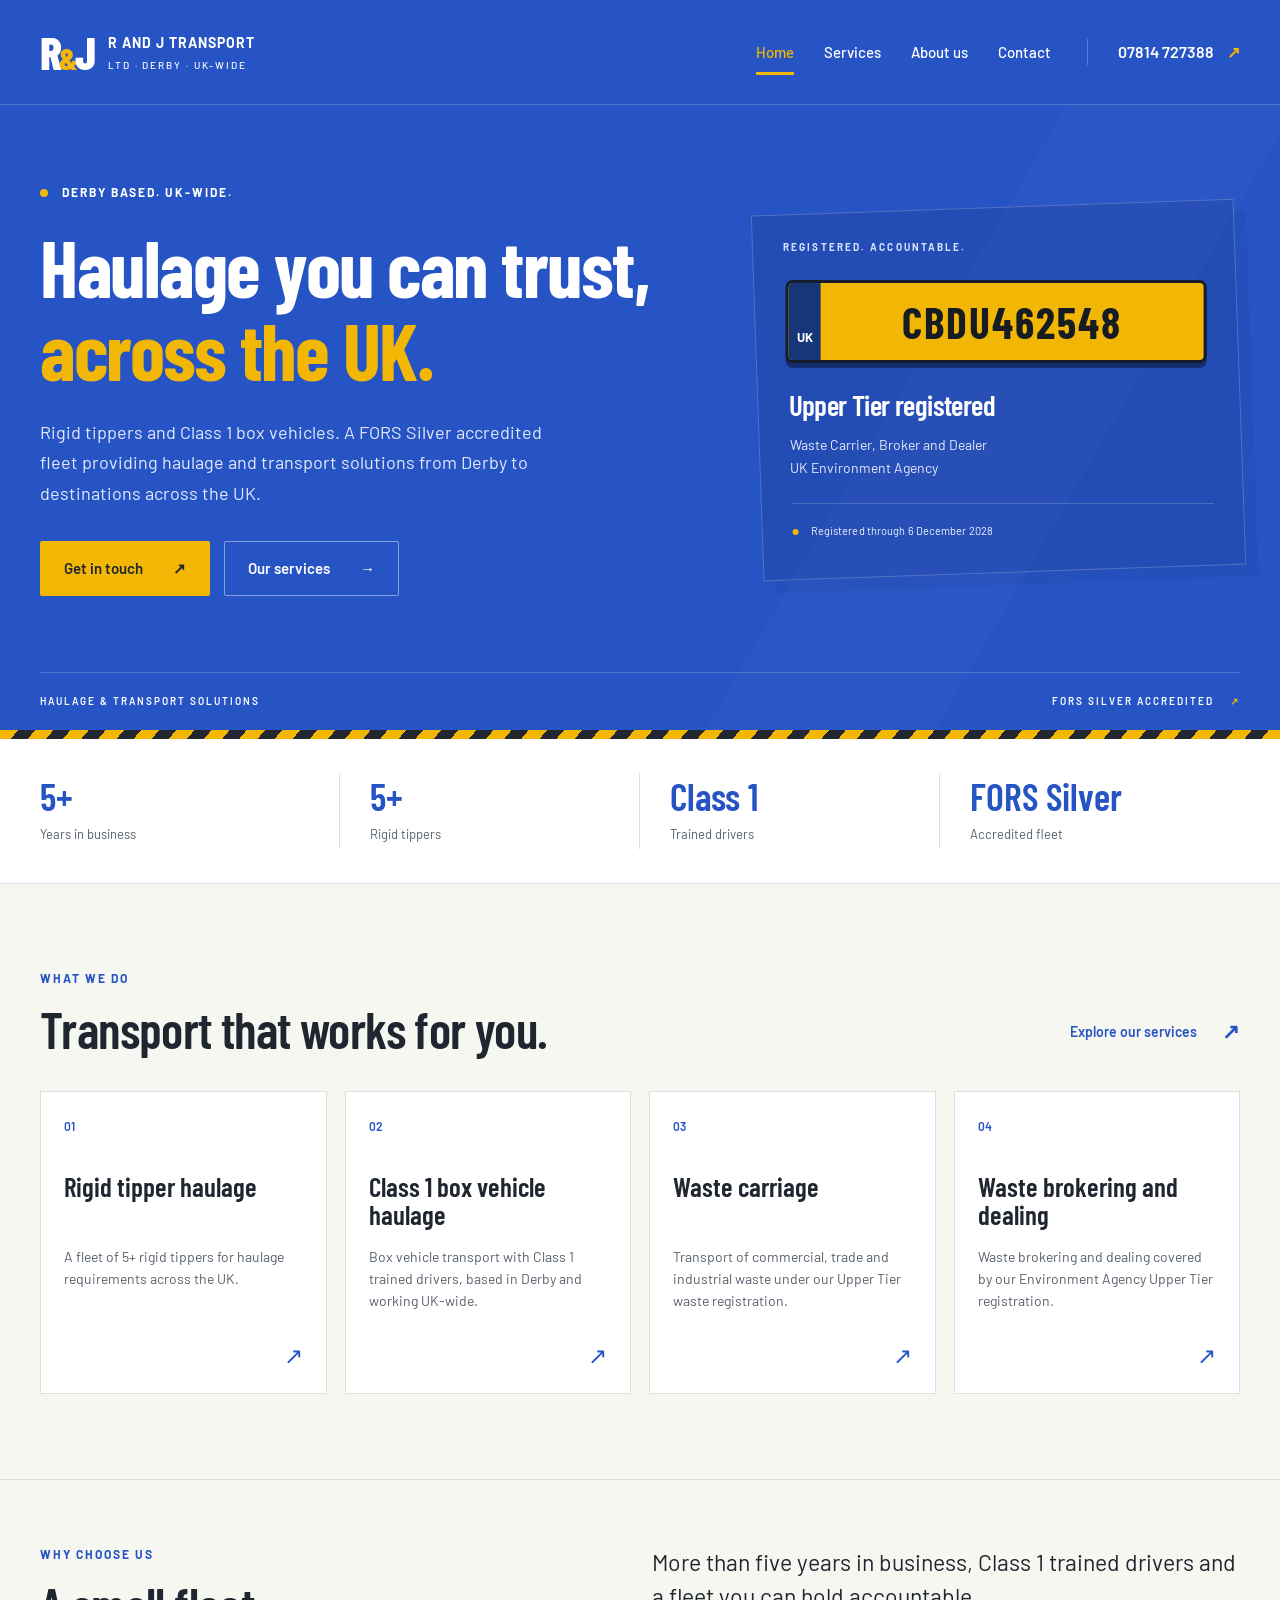
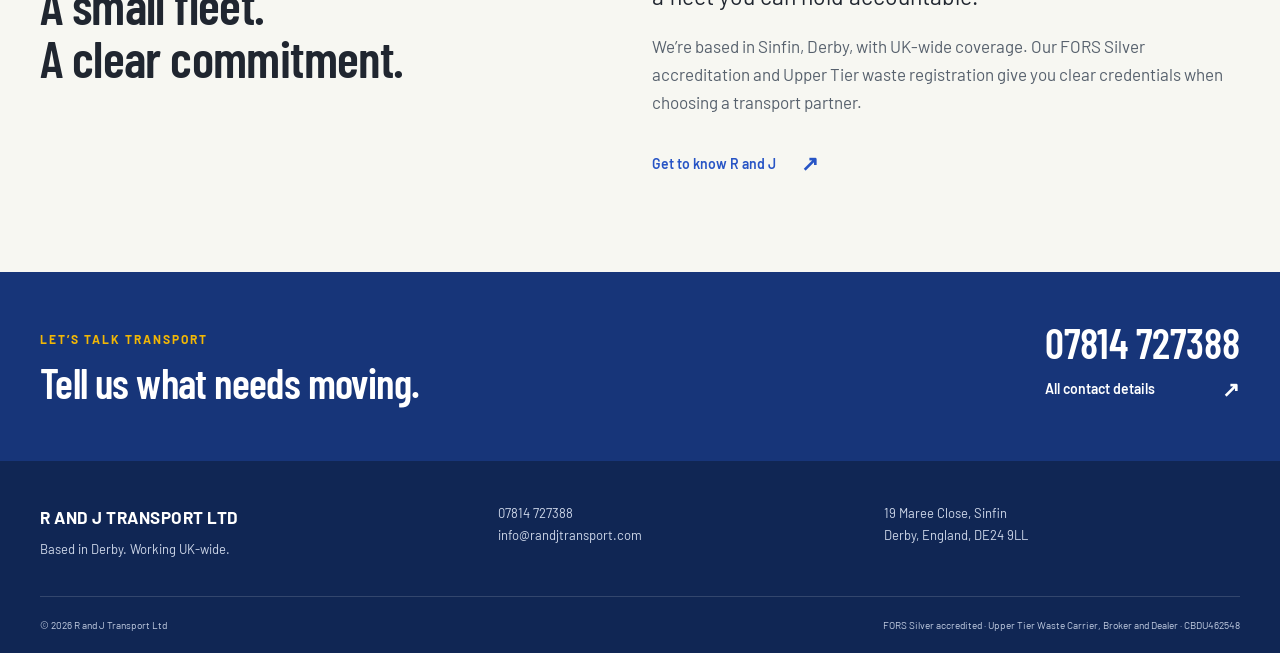
==== index.html @ f8040f13 "intiial commit" ====
<!doctype html>
<html lang="en-GB"><head><meta charset="utf-8"><meta name="viewport" content="width=device-width, initial-scale=1"><meta name="color-scheme" content="light dark"><title>UK Haulage & Transport | R and J Transport Ltd</title><meta name="description" content="FORS Silver accredited haulage from Derby across the UK. Rigid tippers, Class 1 box vehicles and registered waste transport."><link rel="preconnect" href="https://fonts.googleapis.com"><link rel="preconnect" href="https://fonts.gstatic.com" crossorigin><link href="https://fonts.googleapis.com/css2?family=Barlow+Condensed:wght@500;600;700;800&family=Barlow:wght@400;500;600;700&display=swap" rel="stylesheet"><link rel="stylesheet" href="css/style.css"><script src="js/main.js" defer></script></head><body><a class="skip" href="#main">Skip to content</a><header class="site-header"><div class="container header-inner"><a class="brand" href="index.html" aria-label="R and J Transport Ltd home"><span class="brand-mark">R<span>&amp;</span>J</span><span class="brand-name">R AND J TRANSPORT <small>LTD · DERBY · UK-WIDE</small></span></a><button class="menu-toggle" aria-expanded="false" aria-controls="navigation" hidden>Menu <span aria-hidden="true">☰</span></button><nav id="navigation" aria-label="Main navigation"><a href="index.html" aria-current="page">Home</a><a href="services.html">Services</a><a href="about.html">About us</a><a href="contact.html">Contact</a></nav><a class="header-phone" href="tel:+447814727388">07814 727388 <span aria-hidden="true">↗</span></a></div></header><main id="main"><section class="hero"><div class="container hero-grid"><div><p class="eyebrow"><span class="status-dot"></span> DERBY BASED. UK-WIDE.</p><h1>Haulage you can trust,<br><span>across the UK.</span></h1><p class="hero-intro">Rigid tippers and Class 1 box vehicles. A FORS Silver accredited fleet providing haulage and transport solutions from Derby to destinations across the UK.</p><div class="actions"><a class="button yellow" href="contact.html">Get in touch <span aria-hidden="true">↗</span></a><a class="button outline" href="services.html">Our services <span aria-hidden="true">→</span></a></div></div><aside class="registration"><p class="eyebrow">REGISTERED. ACCOUNTABLE.</p><div class="number-plate" aria-label="Environment Agency registration CBDU462548"><span class="plate-gb">UK</span><strong>CBDU462548</strong></div><h2>Upper Tier registered</h2><p>Waste Carrier, Broker and Dealer<br>UK Environment Agency</p><div class="registration-valid"><span class="status-dot"></span> Registered through 6 December 2028</div></aside></div><div class="container hero-foot"><span>HAULAGE &amp; TRANSPORT SOLUTIONS</span><span>FORS SILVER ACCREDITED <span aria-hidden="true">↗</span></span></div></section><div class="hazard" aria-hidden="true"></div><section class="stats" aria-label="Our fleet at a glance"><div class="container stats-grid"><div><strong>5+</strong><span>Years in business</span></div><div><strong>5+</strong><span>Rigid tippers</span></div><div><strong>Class 1</strong><span>Trained drivers</span></div><div><strong>FORS Silver</strong><span>Accredited fleet</span></div></div></section><section class="section"><div class="container"><div class="section-heading"><div><p class="eyebrow">WHAT WE DO</p><h2>Transport that works for you.</h2></div><a class="text-link" href="services.html">Explore our services <span aria-hidden="true">↗</span></a></div><div class="cards"><a class="service-card" href="services.html#rigid-tippers"><span class="card-number">01</span><h3>Rigid tipper haulage</h3><p>A fleet of 5+ rigid tippers for haulage requirements across the UK.</p><span class="card-arrow" aria-hidden="true">↗</span></a><a class="service-card" href="services.html#box-vehicles"><span class="card-number">02</span><h3>Class 1 box vehicle haulage</h3><p>Box vehicle transport with Class 1 trained drivers, based in Derby and working UK-wide.</p><span class="card-arrow" aria-hidden="true">↗</span></a><a class="service-card" href="services.html#waste-carriage"><span class="card-number">03</span><h3>Waste carriage</h3><p>Transport of commercial, trade and industrial waste under our Upper Tier waste registration.</p><span class="card-arrow" aria-hidden="true">↗</span></a><a class="service-card" href="services.html#waste-brokering"><span class="card-number">04</span><h3>Waste brokering and dealing</h3><p>Waste brokering and dealing covered by our Environment Agency Upper Tier registration.</p><span class="card-arrow" aria-hidden="true">↗</span></a></div></div></section><section class="why section"><div class="container split"><div><p class="eyebrow">WHY CHOOSE US</p><h2>A small fleet.<br>A clear commitment.</h2></div><div><p class="large-copy">More than five years in business, Class 1 trained drivers and a fleet you can hold accountable.</p><p>We’re based in Sinfin, Derby, with UK-wide coverage. Our FORS Silver accreditation and Upper Tier waste registration give you clear credentials when choosing a transport partner.</p><a class="text-link" href="about.html">Get to know R and J <span aria-hidden="true">↗</span></a></div></div></section><section class="contact-band"><div class="container band-inner"><div><p class="eyebrow">LET’S TALK TRANSPORT</p><h2>Tell us what needs moving.</h2></div><div><a class="band-phone" href="tel:+447814727388">07814 727388</a><a class="text-link" href="contact.html">All contact details <span aria-hidden="true">↗</span></a></div></div></section></main><footer class="site-footer"><div class="container footer-top"><a class="footer-brand" href="index.html">R AND J TRANSPORT LTD<span>Based in Derby. Working UK-wide.</span></a><div><a href="tel:+447814727388">07814 727388</a><br><a href="mailto:info@randjtransport.com">info@randjtransport.com</a></div><address>19 Maree Close, Sinfin<br>Derby, England, DE24 9LL</address></div><div class="container footer-bottom"><p>© 2026 R and J Transport Ltd</p><p>FORS Silver accredited · Upper Tier Waste Carrier, Broker and Dealer · CBDU462548</p></div></footer></body></html>
---- css/style.css ----
:root{--blue:#2754c5;--deep:#173579;--yellow:#f2b705;--paper:#f7f7f2;--surface:#fff;--ink:#202630;--muted:#57616d;--line:#dce0e4;--link:#2754c5;color-scheme:light dark}*{box-sizing:border-box}body{margin:0;background:var(--paper);color:var(--ink);font:17px/1.65 Barlow,Arial,sans-serif}a{color:inherit;text-decoration:none}a:hover{text-decoration:underline;text-underline-offset:5px}button{font:inherit}h1,h2,h3,p{margin:0}p+p{margin-top:18px}h1,h2,h3,.brand-mark,.band-phone,.contact-phone,.stats strong{font-family:'Barlow Condensed','Arial Narrow',Arial,sans-serif;line-height:1.05}h1{font-size:clamp(54px,6.2vw,88px);font-weight:700;letter-spacing:-1.5px}h2{font-size:clamp(36px,4vw,52px);font-weight:600;letter-spacing:-.6px}h3{font-size:29px;font-weight:600}address{font-style:normal}.container{width:min(1200px,calc(100% - 80px));margin:auto}.site-header{background:var(--blue);color:#fff;border-bottom:1px solid #ffffff30}.header-inner{min-height:104px;display:flex;align-items:center;gap:36px}.brand{display:flex;align-items:center;gap:15px;margin-right:auto}.brand:hover{text-decoration:none}.brand-mark{font-size:46px;font-weight:800;letter-spacing:-3px}.brand-mark span{color:var(--yellow);font-size:30px}.brand-name{font-size:14px;font-weight:700;letter-spacing:1px}.brand-name small{display:block;font-size:10px;letter-spacing:1.9px;font-weight:500;margin-top:3px}nav{display:flex;gap:30px}nav a{font-size:15px;font-weight:500;padding:14px 0;position:relative}nav a[aria-current]{color:var(--yellow)}nav a[aria-current]:after{content:'';height:3px;background:var(--yellow);position:absolute;bottom:3px;left:0;right:0}.header-phone{border-left:1px solid #ffffff40;padding-left:30px;font-size:16px;font-weight:600}.header-phone span{color:var(--yellow);margin-left:10px}.hero{background:var(--blue);color:#fff;overflow:hidden;position:relative}.hero:before{content:'';position:absolute;inset:0;background:linear-gradient(120deg,transparent 65%,#ffffff05 65%,#ffffff05 79%,transparent 79%);pointer-events:none}.hero-grid{display:grid;grid-template-columns:1.35fr 1fr;gap:65px;padding-top:78px;padding-bottom:76px;align-items:center;position:relative}.eyebrow{font-size:12px;font-weight:700;letter-spacing:2px;line-height:1.5;margin-bottom:24px}.status-dot{display:inline-block;width:8px;height:8px;background:var(--yellow);border-radius:50%;margin-right:10px}.hero h1 span{color:var(--yellow)}.hero-intro{max-width:540px;font-size:18px;line-height:1.7;margin-top:25px;color:#e4eafa}.actions{display:flex;gap:14px;margin-top:33px;flex-wrap:wrap}.button{display:inline-flex;justify-content:space-between;align-items:center;gap:30px;background:var(--blue);color:#fff;font-size:15px;font-weight:600;padding:14px 23px;border:1px solid transparent;border-radius:2px}.button:hover{filter:brightness(1.08);text-decoration:none}.button.yellow{background:var(--yellow);color:#202630}.button.outline{border-color:#ffffff70;background:transparent}.registration{padding:32px 30px;border:1px solid #ffffff35;background:#17357938;transform:rotate(-2deg);box-shadow:12px 12px 0 #16368125}.registration>*{transform:rotate(2deg)}.registration .eyebrow{color:#d9e3ff;font-size:10px;letter-spacing:2.1px;margin-bottom:25px}.number-plate{display:flex;background:var(--yellow);color:#171c23;border-radius:7px;border:3px solid #151c2c;box-shadow:0 5px 0 #142e6e;overflow:hidden;align-items:stretch;margin-bottom:27px;white-space:nowrap}.number-plate strong{font:700 clamp(28px,3.4vw,47px)/1.5 'Barlow Condensed','Arial Narrow',sans-serif;letter-spacing:2px;text-align:center;flex:1;padding:6px 10px}.plate-gb{font-size:13px;font-weight:700;display:flex;align-items:flex-end;padding:12px 8px;background:#173579;color:#fff}.registration h2{font-size:29px;margin-bottom:12px}.registration p{font-size:14px;color:#e4eafa}.registration-valid{font-size:11px;letter-spacing:.1px;border-top:1px solid #ffffff30;margin-top:24px;padding-top:18px;color:#eef2ff}.registration-valid .status-dot{width:6px;height:6px}.hero-foot{position:relative;display:flex;justify-content:space-between;padding:20px 0;border-top:1px solid #ffffff30;font-size:10px;letter-spacing:2px;font-weight:600}.hero-foot span span{color:var(--yellow);margin-left:12px}.hazard{height:9px;background:repeating-linear-gradient(130deg,var(--yellow) 0,var(--yellow) 14px,#232830 14px,#232830 27px)}.stats{background:var(--surface);border-bottom:1px solid var(--line)}.stats-grid{display:grid;grid-template-columns:repeat(4,1fr);padding:34px 0}.stats-grid>div{padding:4px 30px;border-right:1px solid var(--line)}.stats-grid>div:first-child{padding-left:0}.stats-grid>div:last-child{border:0}.stats strong{display:block;color:var(--link);font-size:38px;font-weight:600}.stats span{display:block;font-size:13px;color:var(--muted);margin-top:7px}.section{padding:85px 0}.section .eyebrow{color:var(--link);margin-bottom:15px}.section-heading{display:flex;align-items:flex-end;justify-content:space-between;gap:30px;margin-bottom:35px}.text-link{display:inline-flex;align-items:center;gap:25px;font-size:14px;font-weight:600;color:var(--link);padding:7px 0}.text-link span{font-size:21px}.cards{display:grid;grid-template-columns:repeat(4,1fr);gap:18px}.service-card{background:var(--surface);padding:25px 23px 18px;border:1px solid var(--line);display:flex;flex-direction:column;align-items:flex-start;transition:transform .2s,border-color .2s}.service-card:hover{text-decoration:none;transform:translateY(-5px);border-color:var(--link)}.card-number{font-size:12px;color:var(--link);font-weight:600;margin-bottom:35px}.service-card h3{font-size:27px;min-height:57px}.service-card p{font-size:14px;color:var(--muted);line-height:1.6;margin-top:17px}.card-arrow{align-self:flex-end;margin-top:auto;padding-top:24px;color:var(--link);font-size:23px}.why{border-top:1px solid var(--line);padding-top:65px}.split{display:grid;grid-template-columns:1fr 1.15fr;gap:100px}.split p{color:var(--muted)}.split .large-copy{font-size:23px;line-height:1.5;color:var(--ink)}.split .text-link{margin-top:23px}.contact-band{background:var(--deep);color:#fff;padding:48px 0}.band-inner{display:flex;align-items:center;justify-content:space-between;gap:30px}.band-inner .eyebrow{color:var(--yellow);margin-bottom:12px}.band-inner h2{font-size:42px}.band-phone{font-size:42px;font-weight:600;display:block}.band-inner .text-link{color:#fff;display:flex;justify-content:space-between}.site-footer{background:#102654;color:#fff;padding-top:42px}.footer-top{display:grid;grid-template-columns:1.2fr 1fr 1fr;gap:30px;font-size:13px;color:#ced7e9;padding-bottom:35px}.footer-brand{font-size:17px;color:#fff;font-weight:700;letter-spacing:.5px}.footer-brand span{display:block;color:#ced7e9;font-weight:400;font-size:13px;letter-spacing:0;margin-top:8px}.footer-bottom{border-top:1px solid #ffffff25;display:flex;justify-content:space-between;gap:25px;padding:20px 0;font-size:10px;color:#c2cde2}.footer-bottom p+p{margin:0}.page-banner{background:var(--blue);color:#fff;padding:65px 0 70px}.page-banner h1{font-size:72px}.page-banner .eyebrow{color:var(--yellow);margin-bottom:18px}.page-banner p:last-child{font-size:19px;color:#e4eafa;margin-top:20px;max-width:650px}.service-row{display:grid;grid-template-columns:60px 1fr 1.15fr;gap:35px;border-bottom:1px solid var(--line);padding:35px 0;scroll-margin-top:30px}.service-row:first-child{padding-top:0}.service-row h2{font-size:36px;max-width:320px}.service-row p{color:var(--muted)}.row-number{font-size:14px;color:var(--link);font-weight:700}.compliance{background:var(--surface);border-block:1px solid var(--line)}.compliance h3{margin-bottom:20px}.details{margin:25px 0 0}.details>div{display:flex;justify-content:space-between;border-top:1px solid var(--line);padding:15px 0;gap:20px}.details dt{font-size:14px;color:var(--muted)}.details dd{margin:0;font-weight:600}.checklist{list-style:none;padding:0;margin:0}.checklist li{display:flex;gap:22px;border-bottom:1px solid var(--line);padding:23px 0}.checklist li:first-child{padding-top:0}.checklist li>span{color:var(--link);font-size:22px}.checklist h3{font-size:26px;margin-bottom:6px}.checklist p{font-size:15px}.contact-layout{display:grid;grid-template-columns:1.1fr 1fr;gap:75px}.contact-phone{font-size:clamp(38px,4.4vw,60px);font-weight:600;color:var(--link);display:inline-block;white-space:nowrap}.contact-phone span{font-size:32px}.contact-item{border-top:1px solid var(--line);margin-top:30px;padding-top:23px}.contact-item h2{font-size:25px;margin-bottom:12px}.contact-item a{color:var(--link);overflow-wrap:anywhere}.location-panel{background:var(--surface);border:1px solid var(--line)}.location-grid{height:160px;background-color:var(--deep);background-image:linear-gradient(30deg,transparent 47%,#ffffff20 48%,#ffffff20 49%,transparent 50%),linear-gradient(120deg,transparent 47%,#ffffff20 48%,#ffffff20 49%,transparent 50%);background-size:70px 70px;display:grid;place-items:center}.location-pin{display:grid;place-items:center;width:48px;height:48px;border-radius:50%;background:var(--yellow);color:#202630;font-size:26px;box-shadow:0 0 0 12px #f2b70525}.location-content{padding:30px}.location-content h2{font-size:36px}.location-content p{color:var(--muted);margin-top:12px}.location-content .button{margin-top:25px}.location-content .map-note{font-size:12px}.coverage{background:var(--deep);color:#fff;padding:28px 0}.coverage .container{display:flex;align-items:center;gap:10px}.coverage p{font-size:22px}.skip{position:fixed;left:20px;top:-100px;background:var(--yellow);color:#202630;z-index:100;padding:12px 20px}.skip:focus{top:15px}:focus-visible{outline:3px solid var(--link);outline-offset:5px}.site-header :focus-visible,.hero :focus-visible,.contact-band :focus-visible,.site-footer :focus-visible,.page-banner :focus-visible{outline-color:var(--yellow)}.menu-toggle{background:transparent;border:1px solid #ffffff80;color:white;padding:8px 12px;border-radius:2px}.menu-toggle[hidden]{display:none}
@media(prefers-color-scheme:dark){:root{--paper:#141b27;--surface:#1b2433;--ink:#edf1f8;--muted:#b7c2d1;--line:#354052;--link:#97b6ff;color-scheme:dark}.number-plate{color-scheme:light}.location-content .button{color:#fff}}
@media(min-width:761px){.menu-toggle{display:none!important}}
@media(max-width:1050px){.container{width:calc(100% - 48px)}.header-inner{gap:20px}.header-phone{display:none}.hero-grid{gap:35px}.registration{padding:25px 20px}.cards{gap:12px}.service-card{padding:22px 17px}.split{gap:55px}.contact-layout{gap:40px}.brand-name{font-size:12px}}
@media(max-width:760px){.container{width:calc(100% - 40px)}.header-inner{min-height:85px;flex-wrap:wrap;gap:0;padding-block:15px}.brand-mark{font-size:40px}.brand-name{font-size:11px;letter-spacing:.6px}.brand-name small{font-size:8px;letter-spacing:1.4px}.brand{gap:11px}.menu-toggle:not([hidden]){display:block}.site-header nav{width:100%;gap:0;justify-content:space-between;border-top:1px solid #ffffff30;margin-top:15px;padding-top:8px}.site-header nav.menu-ready:not(.is-open){display:none}nav a{font-size:14px;padding-block:10px}.hero-grid{grid-template-columns:1fr;padding-top:45px;padding-bottom:45px;gap:45px}.hero h1{font-size:clamp(49px,9vw,70px);letter-spacing:-.8px}.hero-intro{font-size:16px}.eyebrow{font-size:10px}.registration{max-width:450px;width:100%;transform:none;padding:25px}.registration>*{transform:none}.number-plate strong{font-size:clamp(32px,8vw,46px)}.hero-foot{font-size:8px;letter-spacing:1px;gap:20px}.stats-grid{grid-template-columns:1fr 1fr;padding-block:12px}.stats-grid>div{padding:20px!important;border-right:0}.stats-grid>div:nth-child(odd){border-right:1px solid var(--line);padding-left:0!important}.stats-grid>div:nth-child(-n+2){border-bottom:1px solid var(--line)}.stats strong{font-size:33px}.stats span{font-size:12px}.section{padding:55px 0}.section-heading{display:block}.section-heading .text-link{margin-top:18px}.cards{grid-template-columns:1fr 1fr;gap:14px}.service-card h3{font-size:25px}.card-number{margin-bottom:25px}.split{grid-template-columns:1fr;gap:28px}.split .large-copy{font-size:21px}.band-inner{align-items:flex-start;flex-direction:column;gap:25px}.band-inner h2{font-size:36px}.band-phone{font-size:38px}.footer-top{grid-template-columns:1fr 1fr;gap:25px}.footer-brand{grid-column:1/-1}.footer-bottom{flex-direction:column;gap:10px}.page-banner{padding:43px 0 48px}.page-banner h1{font-size:58px}.page-banner p:last-child{font-size:17px}.service-row{grid-template-columns:32px 1fr;gap:15px;padding:28px 0}.service-row h2{font-size:32px}.service-row p{grid-column:2}.contact-layout{grid-template-columns:1fr;gap:40px}.contact-phone{font-size:clamp(36px,8.8vw,57px)}.coverage p{font-size:18px}.details>div{flex-direction:column;gap:4px}.location-content{padding:25px}}
@media(max-width:380px){.cards{grid-template-columns:1fr}.service-card h3{min-height:0}.brand-name{font-size:10px}.menu-toggle{font-size:13px;padding:7px}.button{gap:15px;padding:13px 16px}}
@media(prefers-reduced-motion:reduce){*,*:before,*:after{transition:none!important;animation:none!important;scroll-behavior:auto!important}}
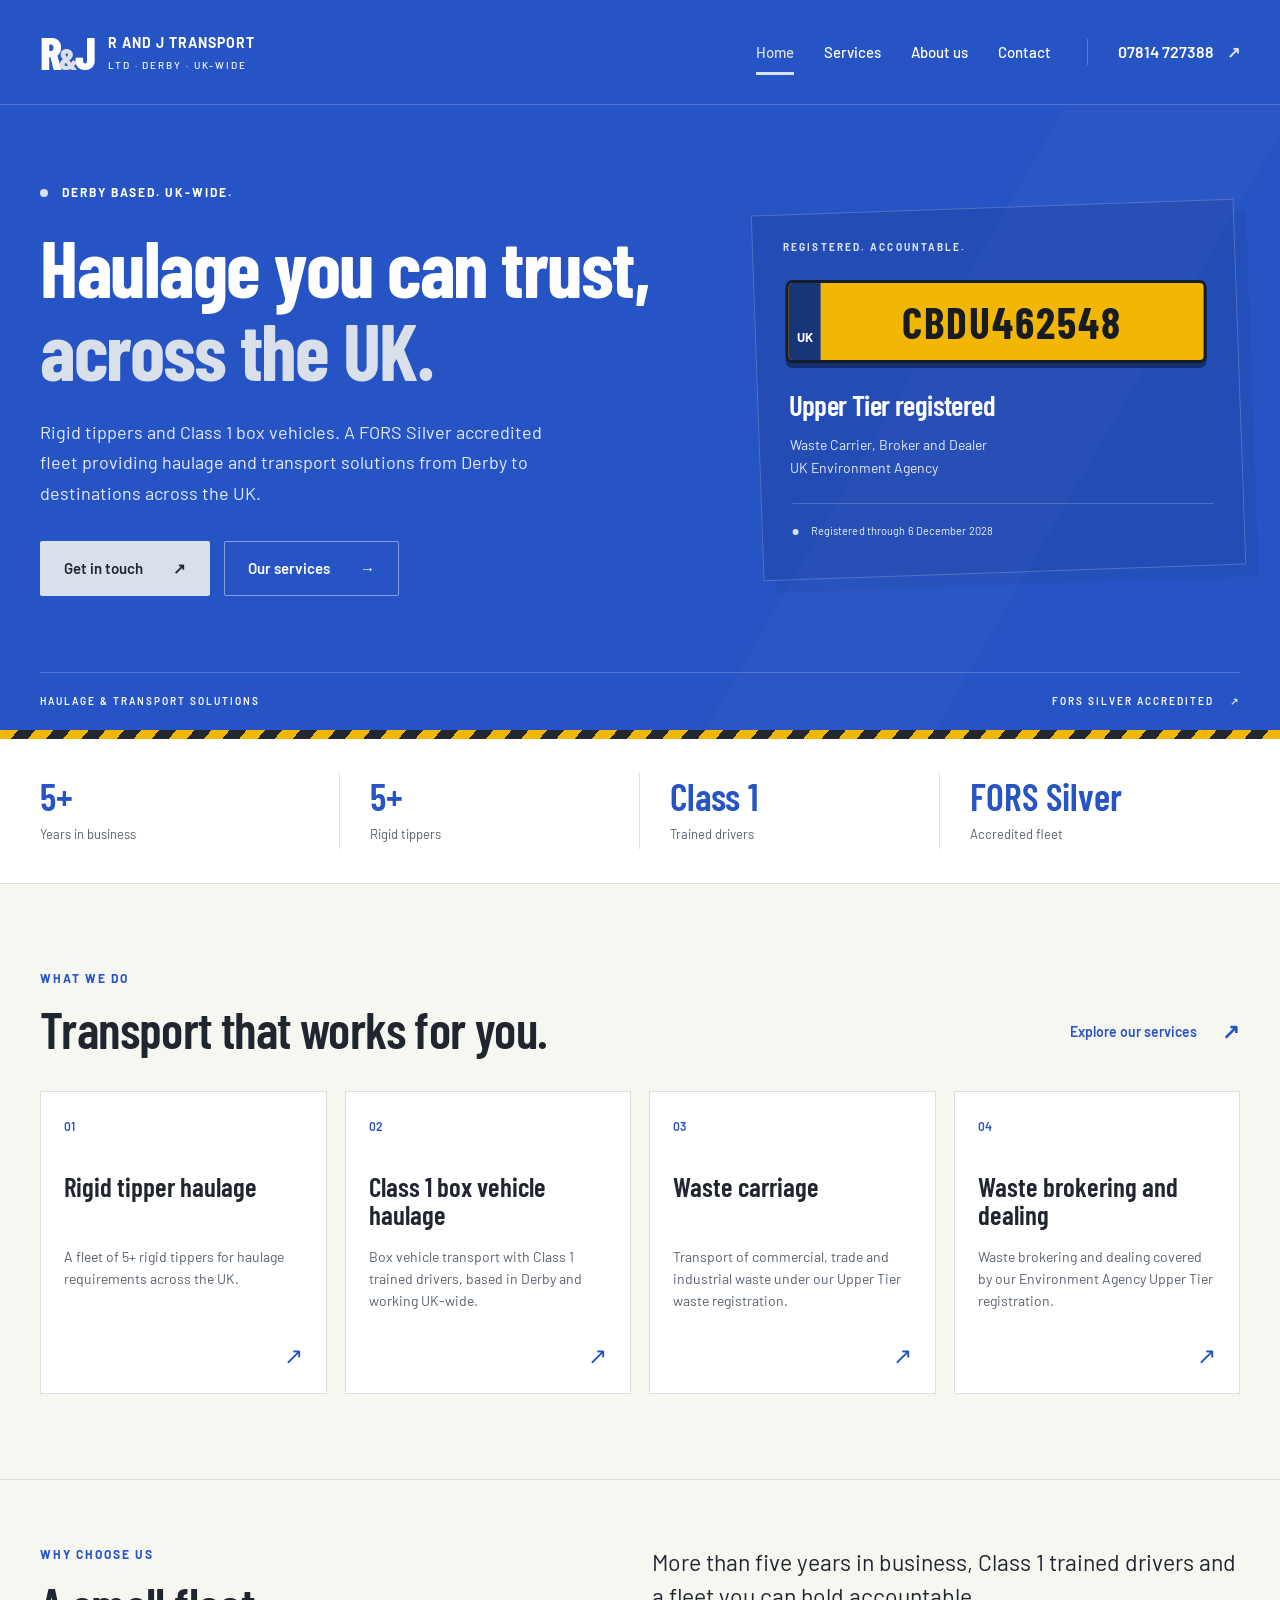
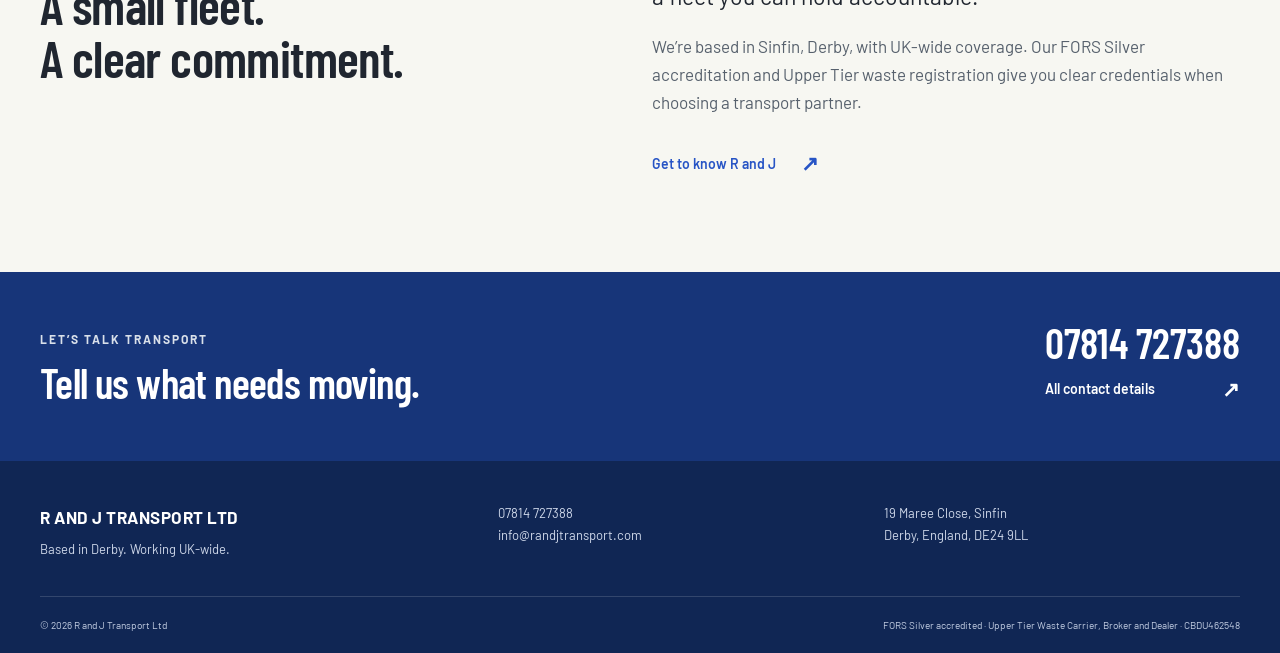
==== commit feabf93d: "Chnage colour to silver" ====
--- a/index.html
+++ b/index.html
@@ -1,2 +1,2 @@
 <!doctype html>
-<html lang="en-GB"><head><meta charset="utf-8"><meta name="viewport" content="width=device-width, initial-scale=1"><meta name="color-scheme" content="light dark"><title>UK Haulage & Transport | R and J Transport Ltd</title><meta name="description" content="FORS Silver accredited haulage from Derby across the UK. Rigid tippers, Class 1 box vehicles and registered waste transport."><link rel="preconnect" href="https://fonts.googleapis.com"><link rel="preconnect" href="https://fonts.gstatic.com" crossorigin><link href="https://fonts.googleapis.com/css2?family=Barlow+Condensed:wght@500;600;700;800&family=Barlow:wght@400;500;600;700&display=swap" rel="stylesheet"><link rel="stylesheet" href="css/style.css"><script src="js/main.js" defer></script></head><body><a class="skip" href="#main">Skip to content</a><header class="site-header"><div class="container header-inner"><a class="brand" href="index.html" aria-label="R and J Transport Ltd home"><span class="brand-mark">R<span>&amp;</span>J</span><span class="brand-name">R AND J TRANSPORT <small>LTD · DERBY · UK-WIDE</small></span></a><button class="menu-toggle" aria-expanded="false" aria-controls="navigation" hidden>Menu <span aria-hidden="true">☰</span></button><nav id="navigation" aria-label="Main navigation"><a href="index.html" aria-current="page">Home</a><a href="services.html">Services</a><a href="about.html">About us</a><a href="contact.html">Contact</a></nav><a class="header-phone" href="tel:+447814727388">07814 727388 <span aria-hidden="true">↗</span></a></div></header><main id="main"><section class="hero"><div class="container hero-grid"><div><p class="eyebrow"><span class="status-dot"></span> DERBY BASED. UK-WIDE.</p><h1>Haulage you can trust,<br><span>across the UK.</span></h1><p class="hero-intro">Rigid tippers and Class 1 box vehicles. A FORS Silver accredited fleet providing haulage and transport solutions from Derby to destinations across the UK.</p><div class="actions"><a class="button yellow" href="contact.html">Get in touch <span aria-hidden="true">↗</span></a><a class="button outline" href="services.html">Our services <span aria-hidden="true">→</span></a></div></div><aside class="registration"><p class="eyebrow">REGISTERED. ACCOUNTABLE.</p><div class="number-plate" aria-label="Environment Agency registration CBDU462548"><span class="plate-gb">UK</span><strong>CBDU462548</strong></div><h2>Upper Tier registered</h2><p>Waste Carrier, Broker and Dealer<br>UK Environment Agency</p><div class="registration-valid"><span class="status-dot"></span> Registered through 6 December 2028</div></aside></div><div class="container hero-foot"><span>HAULAGE &amp; TRANSPORT SOLUTIONS</span><span>FORS SILVER ACCREDITED <span aria-hidden="true">↗</span></span></div></section><div class="hazard" aria-hidden="true"></div><section class="stats" aria-label="Our fleet at a glance"><div class="container stats-grid"><div><strong>5+</strong><span>Years in business</span></div><div><strong>5+</strong><span>Rigid tippers</span></div><div><strong>Class 1</strong><span>Trained drivers</span></div><div><strong>FORS Silver</strong><span>Accredited fleet</span></div></div></section><section class="section"><div class="container"><div class="section-heading"><div><p class="eyebrow">WHAT WE DO</p><h2>Transport that works for you.</h2></div><a class="text-link" href="services.html">Explore our services <span aria-hidden="true">↗</span></a></div><div class="cards"><a class="service-card" href="services.html#rigid-tippers"><span class="card-number">01</span><h3>Rigid tipper haulage</h3><p>A fleet of 5+ rigid tippers for haulage requirements across the UK.</p><span class="card-arrow" aria-hidden="true">↗</span></a><a class="service-card" href="services.html#box-vehicles"><span class="card-number">02</span><h3>Class 1 box vehicle haulage</h3><p>Box vehicle transport with Class 1 trained drivers, based in Derby and working UK-wide.</p><span class="card-arrow" aria-hidden="true">↗</span></a><a class="service-card" href="services.html#waste-carriage"><span class="card-number">03</span><h3>Waste carriage</h3><p>Transport of commercial, trade and industrial waste under our Upper Tier waste registration.</p><span class="card-arrow" aria-hidden="true">↗</span></a><a class="service-card" href="services.html#waste-brokering"><span class="card-number">04</span><h3>Waste brokering and dealing</h3><p>Waste brokering and dealing covered by our Environment Agency Upper Tier registration.</p><span class="card-arrow" aria-hidden="true">↗</span></a></div></div></section><section class="why section"><div class="container split"><div><p class="eyebrow">WHY CHOOSE US</p><h2>A small fleet.<br>A clear commitment.</h2></div><div><p class="large-copy">More than five years in business, Class 1 trained drivers and a fleet you can hold accountable.</p><p>We’re based in Sinfin, Derby, with UK-wide coverage. Our FORS Silver accreditation and Upper Tier waste registration give you clear credentials when choosing a transport partner.</p><a class="text-link" href="about.html">Get to know R and J <span aria-hidden="true">↗</span></a></div></div></section><section class="contact-band"><div class="container band-inner"><div><p class="eyebrow">LET’S TALK TRANSPORT</p><h2>Tell us what needs moving.</h2></div><div><a class="band-phone" href="tel:+447814727388">07814 727388</a><a class="text-link" href="contact.html">All contact details <span aria-hidden="true">↗</span></a></div></div></section></main><footer class="site-footer"><div class="container footer-top"><a class="footer-brand" href="index.html">R AND J TRANSPORT LTD<span>Based in Derby. Working UK-wide.</span></a><div><a href="tel:+447814727388">07814 727388</a><br><a href="mailto:info@randjtransport.com">info@randjtransport.com</a></div><address>19 Maree Close, Sinfin<br>Derby, England, DE24 9LL</address></div><div class="container footer-bottom"><p>© 2026 R and J Transport Ltd</p><p>FORS Silver accredited · Upper Tier Waste Carrier, Broker and Dealer · CBDU462548</p></div></footer></body></html>+<html lang="en-GB"><head><meta charset="utf-8"><meta name="viewport" content="width=device-width, initial-scale=1"><meta name="color-scheme" content="light dark"><title>UK Haulage & Transport | R and J Transport Ltd</title><meta name="description" content="FORS Silver accredited haulage from Derby across the UK. Rigid tippers, Class 1 box vehicles and registered waste transport."><link rel="preconnect" href="https://fonts.googleapis.com"><link rel="preconnect" href="https://fonts.gstatic.com" crossorigin><link href="https://fonts.googleapis.com/css2?family=Barlow+Condensed:wght@500;600;700;800&family=Barlow:wght@400;500;600;700&display=swap" rel="stylesheet"><link rel="stylesheet" href="css/style.css"><script src="js/main.js" defer></script></head><body><a class="skip" href="#main">Skip to content</a><header class="site-header"><div class="container header-inner"><a class="brand" href="index.html" aria-label="R and J Transport Ltd home"><span class="brand-mark">R<span>&amp;</span>J</span><span class="brand-name">R AND J TRANSPORT <small>LTD · DERBY · UK-WIDE</small></span></a><button class="menu-toggle" aria-expanded="false" aria-controls="navigation" hidden>Menu <span aria-hidden="true">☰</span></button><nav id="navigation" aria-label="Main navigation"><a href="index.html" aria-current="page">Home</a><a href="services.html">Services</a><a href="about.html">About us</a><a href="contact.html">Contact</a></nav><a class="header-phone" href="tel:+447814727388">07814 727388 <span aria-hidden="true">↗</span></a></div></header><main id="main"><section class="hero"><div class="container hero-grid"><div><p class="eyebrow"><span class="status-dot"></span> DERBY BASED. UK-WIDE.</p><h1>Haulage you can trust,<br><span>across the UK.</span></h1><p class="hero-intro">Rigid tippers and Class 1 box vehicles. A FORS Silver accredited fleet providing haulage and transport solutions from Derby to destinations across the UK.</p><div class="actions"><a class="button primary" href="contact.html">Get in touch <span aria-hidden="true">↗</span></a><a class="button outline" href="services.html">Our services <span aria-hidden="true">→</span></a></div></div><aside class="registration"><p class="eyebrow">REGISTERED. ACCOUNTABLE.</p><div class="number-plate" aria-label="Environment Agency registration CBDU462548"><span class="plate-gb">UK</span><strong>CBDU462548</strong></div><h2>Upper Tier registered</h2><p>Waste Carrier, Broker and Dealer<br>UK Environment Agency</p><div class="registration-valid"><span class="status-dot"></span> Registered through 6 December 2028</div></aside></div><div class="container hero-foot"><span>HAULAGE &amp; TRANSPORT SOLUTIONS</span><span>FORS SILVER ACCREDITED <span aria-hidden="true">↗</span></span></div></section><div class="hazard" aria-hidden="true"></div><section class="stats" aria-label="Our fleet at a glance"><div class="container stats-grid"><div><strong>5+</strong><span>Years in business</span></div><div><strong>5+</strong><span>Rigid tippers</span></div><div><strong>Class 1</strong><span>Trained drivers</span></div><div><strong>FORS Silver</strong><span>Accredited fleet</span></div></div></section><section class="section"><div class="container"><div class="section-heading"><div><p class="eyebrow">WHAT WE DO</p><h2>Transport that works for you.</h2></div><a class="text-link" href="services.html">Explore our services <span aria-hidden="true">↗</span></a></div><div class="cards"><a class="service-card" href="services.html#rigid-tippers"><span class="card-number">01</span><h3>Rigid tipper haulage</h3><p>A fleet of 5+ rigid tippers for haulage requirements across the UK.</p><span class="card-arrow" aria-hidden="true">↗</span></a><a class="service-card" href="services.html#box-vehicles"><span class="card-number">02</span><h3>Class 1 box vehicle haulage</h3><p>Box vehicle transport with Class 1 trained drivers, based in Derby and working UK-wide.</p><span class="card-arrow" aria-hidden="true">↗</span></a><a class="service-card" href="services.html#waste-carriage"><span class="card-number">03</span><h3>Waste carriage</h3><p>Transport of commercial, trade and industrial waste under our Upper Tier waste registration.</p><span class="card-arrow" aria-hidden="true">↗</span></a><a class="service-card" href="services.html#waste-brokering"><span class="card-number">04</span><h3>Waste brokering and dealing</h3><p>Waste brokering and dealing covered by our Environment Agency Upper Tier registration.</p><span class="card-arrow" aria-hidden="true">↗</span></a></div></div></section><section class="why section"><div class="container split"><div><p class="eyebrow">WHY CHOOSE US</p><h2>A small fleet.<br>A clear commitment.</h2></div><div><p class="large-copy">More than five years in business, Class 1 trained drivers and a fleet you can hold accountable.</p><p>We’re based in Sinfin, Derby, with UK-wide coverage. Our FORS Silver accreditation and Upper Tier waste registration give you clear credentials when choosing a transport partner.</p><a class="text-link" href="about.html">Get to know R and J <span aria-hidden="true">↗</span></a></div></div></section><section class="contact-band"><div class="container band-inner"><div><p class="eyebrow">LET’S TALK TRANSPORT</p><h2>Tell us what needs moving.</h2></div><div><a class="band-phone" href="tel:+447814727388">07814 727388</a><a class="text-link" href="contact.html">All contact details <span aria-hidden="true">↗</span></a></div></div></section></main><footer class="site-footer"><div class="container footer-top"><a class="footer-brand" href="index.html">R AND J TRANSPORT LTD<span>Based in Derby. Working UK-wide.</span></a><div><a href="tel:+447814727388">07814 727388</a><br><a href="mailto:info@randjtransport.com">info@randjtransport.com</a></div><address>19 Maree Close, Sinfin<br>Derby, England, DE24 9LL</address></div><div class="container footer-bottom"><p>© 2026 R and J Transport Ltd</p><p>FORS Silver accredited · Upper Tier Waste Carrier, Broker and Dealer · CBDU462548</p></div></footer></body></html>
--- a/css/style.css
+++ b/css/style.css
@@ -1,4 +1,4 @@
-:root{--blue:#2754c5;--deep:#173579;--yellow:#f2b705;--paper:#f7f7f2;--surface:#fff;--ink:#202630;--muted:#57616d;--line:#dce0e4;--link:#2754c5;color-scheme:light dark}*{box-sizing:border-box}body{margin:0;background:var(--paper);color:var(--ink);font:17px/1.65 Barlow,Arial,sans-serif}a{color:inherit;text-decoration:none}a:hover{text-decoration:underline;text-underline-offset:5px}button{font:inherit}h1,h2,h3,p{margin:0}p+p{margin-top:18px}h1,h2,h3,.brand-mark,.band-phone,.contact-phone,.stats strong{font-family:'Barlow Condensed','Arial Narrow',Arial,sans-serif;line-height:1.05}h1{font-size:clamp(54px,6.2vw,88px);font-weight:700;letter-spacing:-1.5px}h2{font-size:clamp(36px,4vw,52px);font-weight:600;letter-spacing:-.6px}h3{font-size:29px;font-weight:600}address{font-style:normal}.container{width:min(1200px,calc(100% - 80px));margin:auto}.site-header{background:var(--blue);color:#fff;border-bottom:1px solid #ffffff30}.header-inner{min-height:104px;display:flex;align-items:center;gap:36px}.brand{display:flex;align-items:center;gap:15px;margin-right:auto}.brand:hover{text-decoration:none}.brand-mark{font-size:46px;font-weight:800;letter-spacing:-3px}.brand-mark span{color:var(--yellow);font-size:30px}.brand-name{font-size:14px;font-weight:700;letter-spacing:1px}.brand-name small{display:block;font-size:10px;letter-spacing:1.9px;font-weight:500;margin-top:3px}nav{display:flex;gap:30px}nav a{font-size:15px;font-weight:500;padding:14px 0;position:relative}nav a[aria-current]{color:var(--yellow)}nav a[aria-current]:after{content:'';height:3px;background:var(--yellow);position:absolute;bottom:3px;left:0;right:0}.header-phone{border-left:1px solid #ffffff40;padding-left:30px;font-size:16px;font-weight:600}.header-phone span{color:var(--yellow);margin-left:10px}.hero{background:var(--blue);color:#fff;overflow:hidden;position:relative}.hero:before{content:'';position:absolute;inset:0;background:linear-gradient(120deg,transparent 65%,#ffffff05 65%,#ffffff05 79%,transparent 79%);pointer-events:none}.hero-grid{display:grid;grid-template-columns:1.35fr 1fr;gap:65px;padding-top:78px;padding-bottom:76px;align-items:center;position:relative}.eyebrow{font-size:12px;font-weight:700;letter-spacing:2px;line-height:1.5;margin-bottom:24px}.status-dot{display:inline-block;width:8px;height:8px;background:var(--yellow);border-radius:50%;margin-right:10px}.hero h1 span{color:var(--yellow)}.hero-intro{max-width:540px;font-size:18px;line-height:1.7;margin-top:25px;color:#e4eafa}.actions{display:flex;gap:14px;margin-top:33px;flex-wrap:wrap}.button{display:inline-flex;justify-content:space-between;align-items:center;gap:30px;background:var(--blue);color:#fff;font-size:15px;font-weight:600;padding:14px 23px;border:1px solid transparent;border-radius:2px}.button:hover{filter:brightness(1.08);text-decoration:none}.button.yellow{background:var(--yellow);color:#202630}.button.outline{border-color:#ffffff70;background:transparent}.registration{padding:32px 30px;border:1px solid #ffffff35;background:#17357938;transform:rotate(-2deg);box-shadow:12px 12px 0 #16368125}.registration>*{transform:rotate(2deg)}.registration .eyebrow{color:#d9e3ff;font-size:10px;letter-spacing:2.1px;margin-bottom:25px}.number-plate{display:flex;background:var(--yellow);color:#171c23;border-radius:7px;border:3px solid #151c2c;box-shadow:0 5px 0 #142e6e;overflow:hidden;align-items:stretch;margin-bottom:27px;white-space:nowrap}.number-plate strong{font:700 clamp(28px,3.4vw,47px)/1.5 'Barlow Condensed','Arial Narrow',sans-serif;letter-spacing:2px;text-align:center;flex:1;padding:6px 10px}.plate-gb{font-size:13px;font-weight:700;display:flex;align-items:flex-end;padding:12px 8px;background:#173579;color:#fff}.registration h2{font-size:29px;margin-bottom:12px}.registration p{font-size:14px;color:#e4eafa}.registration-valid{font-size:11px;letter-spacing:.1px;border-top:1px solid #ffffff30;margin-top:24px;padding-top:18px;color:#eef2ff}.registration-valid .status-dot{width:6px;height:6px}.hero-foot{position:relative;display:flex;justify-content:space-between;padding:20px 0;border-top:1px solid #ffffff30;font-size:10px;letter-spacing:2px;font-weight:600}.hero-foot span span{color:var(--yellow);margin-left:12px}.hazard{height:9px;background:repeating-linear-gradient(130deg,var(--yellow) 0,var(--yellow) 14px,#232830 14px,#232830 27px)}.stats{background:var(--surface);border-bottom:1px solid var(--line)}.stats-grid{display:grid;grid-template-columns:repeat(4,1fr);padding:34px 0}.stats-grid>div{padding:4px 30px;border-right:1px solid var(--line)}.stats-grid>div:first-child{padding-left:0}.stats-grid>div:last-child{border:0}.stats strong{display:block;color:var(--link);font-size:38px;font-weight:600}.stats span{display:block;font-size:13px;color:var(--muted);margin-top:7px}.section{padding:85px 0}.section .eyebrow{color:var(--link);margin-bottom:15px}.section-heading{display:flex;align-items:flex-end;justify-content:space-between;gap:30px;margin-bottom:35px}.text-link{display:inline-flex;align-items:center;gap:25px;font-size:14px;font-weight:600;color:var(--link);padding:7px 0}.text-link span{font-size:21px}.cards{display:grid;grid-template-columns:repeat(4,1fr);gap:18px}.service-card{background:var(--surface);padding:25px 23px 18px;border:1px solid var(--line);display:flex;flex-direction:column;align-items:flex-start;transition:transform .2s,border-color .2s}.service-card:hover{text-decoration:none;transform:translateY(-5px);border-color:var(--link)}.card-number{font-size:12px;color:var(--link);font-weight:600;margin-bottom:35px}.service-card h3{font-size:27px;min-height:57px}.service-card p{font-size:14px;color:var(--muted);line-height:1.6;margin-top:17px}.card-arrow{align-self:flex-end;margin-top:auto;padding-top:24px;color:var(--link);font-size:23px}.why{border-top:1px solid var(--line);padding-top:65px}.split{display:grid;grid-template-columns:1fr 1.15fr;gap:100px}.split p{color:var(--muted)}.split .large-copy{font-size:23px;line-height:1.5;color:var(--ink)}.split .text-link{margin-top:23px}.contact-band{background:var(--deep);color:#fff;padding:48px 0}.band-inner{display:flex;align-items:center;justify-content:space-between;gap:30px}.band-inner .eyebrow{color:var(--yellow);margin-bottom:12px}.band-inner h2{font-size:42px}.band-phone{font-size:42px;font-weight:600;display:block}.band-inner .text-link{color:#fff;display:flex;justify-content:space-between}.site-footer{background:#102654;color:#fff;padding-top:42px}.footer-top{display:grid;grid-template-columns:1.2fr 1fr 1fr;gap:30px;font-size:13px;color:#ced7e9;padding-bottom:35px}.footer-brand{font-size:17px;color:#fff;font-weight:700;letter-spacing:.5px}.footer-brand span{display:block;color:#ced7e9;font-weight:400;font-size:13px;letter-spacing:0;margin-top:8px}.footer-bottom{border-top:1px solid #ffffff25;display:flex;justify-content:space-between;gap:25px;padding:20px 0;font-size:10px;color:#c2cde2}.footer-bottom p+p{margin:0}.page-banner{background:var(--blue);color:#fff;padding:65px 0 70px}.page-banner h1{font-size:72px}.page-banner .eyebrow{color:var(--yellow);margin-bottom:18px}.page-banner p:last-child{font-size:19px;color:#e4eafa;margin-top:20px;max-width:650px}.service-row{display:grid;grid-template-columns:60px 1fr 1.15fr;gap:35px;border-bottom:1px solid var(--line);padding:35px 0;scroll-margin-top:30px}.service-row:first-child{padding-top:0}.service-row h2{font-size:36px;max-width:320px}.service-row p{color:var(--muted)}.row-number{font-size:14px;color:var(--link);font-weight:700}.compliance{background:var(--surface);border-block:1px solid var(--line)}.compliance h3{margin-bottom:20px}.details{margin:25px 0 0}.details>div{display:flex;justify-content:space-between;border-top:1px solid var(--line);padding:15px 0;gap:20px}.details dt{font-size:14px;color:var(--muted)}.details dd{margin:0;font-weight:600}.checklist{list-style:none;padding:0;margin:0}.checklist li{display:flex;gap:22px;border-bottom:1px solid var(--line);padding:23px 0}.checklist li:first-child{padding-top:0}.checklist li>span{color:var(--link);font-size:22px}.checklist h3{font-size:26px;margin-bottom:6px}.checklist p{font-size:15px}.contact-layout{display:grid;grid-template-columns:1.1fr 1fr;gap:75px}.contact-phone{font-size:clamp(38px,4.4vw,60px);font-weight:600;color:var(--link);display:inline-block;white-space:nowrap}.contact-phone span{font-size:32px}.contact-item{border-top:1px solid var(--line);margin-top:30px;padding-top:23px}.contact-item h2{font-size:25px;margin-bottom:12px}.contact-item a{color:var(--link);overflow-wrap:anywhere}.location-panel{background:var(--surface);border:1px solid var(--line)}.location-grid{height:160px;background-color:var(--deep);background-image:linear-gradient(30deg,transparent 47%,#ffffff20 48%,#ffffff20 49%,transparent 50%),linear-gradient(120deg,transparent 47%,#ffffff20 48%,#ffffff20 49%,transparent 50%);background-size:70px 70px;display:grid;place-items:center}.location-pin{display:grid;place-items:center;width:48px;height:48px;border-radius:50%;background:var(--yellow);color:#202630;font-size:26px;box-shadow:0 0 0 12px #f2b70525}.location-content{padding:30px}.location-content h2{font-size:36px}.location-content p{color:var(--muted);margin-top:12px}.location-content .button{margin-top:25px}.location-content .map-note{font-size:12px}.coverage{background:var(--deep);color:#fff;padding:28px 0}.coverage .container{display:flex;align-items:center;gap:10px}.coverage p{font-size:22px}.skip{position:fixed;left:20px;top:-100px;background:var(--yellow);color:#202630;z-index:100;padding:12px 20px}.skip:focus{top:15px}:focus-visible{outline:3px solid var(--link);outline-offset:5px}.site-header :focus-visible,.hero :focus-visible,.contact-band :focus-visible,.site-footer :focus-visible,.page-banner :focus-visible{outline-color:var(--yellow)}.menu-toggle{background:transparent;border:1px solid #ffffff80;color:white;padding:8px 12px;border-radius:2px}.menu-toggle[hidden]{display:none}
+:root{--blue:#2754c5;--deep:#173579;--yellow:#f2b705;--accent:#d9e0ea;--paper:#f7f7f2;--surface:#fff;--ink:#202630;--muted:#57616d;--line:#dce0e4;--link:#2754c5;color-scheme:light dark}*{box-sizing:border-box}body{margin:0;background:var(--paper);color:var(--ink);font:17px/1.65 Barlow,Arial,sans-serif}a{color:inherit;text-decoration:none}a:hover{text-decoration:underline;text-underline-offset:5px}button{font:inherit}h1,h2,h3,p{margin:0}p+p{margin-top:18px}h1,h2,h3,.brand-mark,.band-phone,.contact-phone,.stats strong{font-family:'Barlow Condensed','Arial Narrow',Arial,sans-serif;line-height:1.05}h1{font-size:clamp(54px,6.2vw,88px);font-weight:700;letter-spacing:-1.5px}h2{font-size:clamp(36px,4vw,52px);font-weight:600;letter-spacing:-.6px}h3{font-size:29px;font-weight:600}address{font-style:normal}.container{width:min(1200px,calc(100% - 80px));margin:auto}.site-header{background:var(--blue);color:#fff;border-bottom:1px solid #ffffff30}.header-inner{min-height:104px;display:flex;align-items:center;gap:36px}.brand{display:flex;align-items:center;gap:15px;margin-right:auto}.brand:hover{text-decoration:none}.brand-mark{font-size:46px;font-weight:800;letter-spacing:-3px}.brand-mark span{color:var(--accent);font-size:30px}.brand-name{font-size:14px;font-weight:700;letter-spacing:1px}.brand-name small{display:block;font-size:10px;letter-spacing:1.9px;font-weight:500;margin-top:3px}nav{display:flex;gap:30px}nav a{font-size:15px;font-weight:500;padding:14px 0;position:relative}nav a[aria-current]{color:var(--accent)}nav a[aria-current]:after{content:'';height:3px;background:var(--accent);position:absolute;bottom:3px;left:0;right:0}.header-phone{border-left:1px solid #ffffff40;padding-left:30px;font-size:16px;font-weight:600}.header-phone span{color:var(--accent);margin-left:10px}.hero{background:var(--blue);color:#fff;overflow:hidden;position:relative}.hero:before{content:'';position:absolute;inset:0;background:linear-gradient(120deg,transparent 65%,#ffffff05 65%,#ffffff05 79%,transparent 79%);pointer-events:none}.hero-grid{display:grid;grid-template-columns:1.35fr 1fr;gap:65px;padding-top:78px;padding-bottom:76px;align-items:center;position:relative}.eyebrow{font-size:12px;font-weight:700;letter-spacing:2px;line-height:1.5;margin-bottom:24px}.status-dot{display:inline-block;width:8px;height:8px;background:var(--accent);border-radius:50%;margin-right:10px}.hero h1 span{color:var(--accent)}.hero-intro{max-width:540px;font-size:18px;line-height:1.7;margin-top:25px;color:#e4eafa}.actions{display:flex;gap:14px;margin-top:33px;flex-wrap:wrap}.button{display:inline-flex;justify-content:space-between;align-items:center;gap:30px;background:var(--blue);color:#fff;font-size:15px;font-weight:600;padding:14px 23px;border:1px solid transparent;border-radius:2px}.button:hover{filter:brightness(1.08);text-decoration:none}.button.primary{background:var(--accent);color:#202630}.button.outline{border-color:#ffffff70;background:transparent}.registration{padding:32px 30px;border:1px solid #ffffff35;background:#17357938;transform:rotate(-2deg);box-shadow:12px 12px 0 #16368125}.registration>*{transform:rotate(2deg)}.registration .eyebrow{color:#d9e3ff;font-size:10px;letter-spacing:2.1px;margin-bottom:25px}.number-plate{display:flex;background:var(--yellow);color:#171c23;border-radius:7px;border:3px solid #151c2c;box-shadow:0 5px 0 #142e6e;overflow:hidden;align-items:stretch;margin-bottom:27px;white-space:nowrap}.number-plate strong{font:700 clamp(28px,3.4vw,47px)/1.5 'Barlow Condensed','Arial Narrow',sans-serif;letter-spacing:2px;text-align:center;flex:1;padding:6px 10px}.plate-gb{font-size:13px;font-weight:700;display:flex;align-items:flex-end;padding:12px 8px;background:#173579;color:#fff}.registration h2{font-size:29px;margin-bottom:12px}.registration p{font-size:14px;color:#e4eafa}.registration-valid{font-size:11px;letter-spacing:.1px;border-top:1px solid #ffffff30;margin-top:24px;padding-top:18px;color:#eef2ff}.registration-valid .status-dot{width:6px;height:6px}.hero-foot{position:relative;display:flex;justify-content:space-between;padding:20px 0;border-top:1px solid #ffffff30;font-size:10px;letter-spacing:2px;font-weight:600}.hero-foot span span{color:var(--accent);margin-left:12px}.hazard{height:9px;background:repeating-linear-gradient(130deg,var(--yellow) 0,var(--yellow) 14px,#232830 14px,#232830 27px)}.stats{background:var(--surface);border-bottom:1px solid var(--line)}.stats-grid{display:grid;grid-template-columns:repeat(4,1fr);padding:34px 0}.stats-grid>div{padding:4px 30px;border-right:1px solid var(--line)}.stats-grid>div:first-child{padding-left:0}.stats-grid>div:last-child{border:0}.stats strong{display:block;color:var(--link);font-size:38px;font-weight:600}.stats span{display:block;font-size:13px;color:var(--muted);margin-top:7px}.section{padding:85px 0}.section .eyebrow{color:var(--link);margin-bottom:15px}.section-heading{display:flex;align-items:flex-end;justify-content:space-between;gap:30px;margin-bottom:35px}.text-link{display:inline-flex;align-items:center;gap:25px;font-size:14px;font-weight:600;color:var(--link);padding:7px 0}.text-link span{font-size:21px}.cards{display:grid;grid-template-columns:repeat(4,1fr);gap:18px}.service-card{background:var(--surface);padding:25px 23px 18px;border:1px solid var(--line);display:flex;flex-direction:column;align-items:flex-start;transition:transform .2s,border-color .2s}.service-card:hover{text-decoration:none;transform:translateY(-5px);border-color:var(--link)}.card-number{font-size:12px;color:var(--link);font-weight:600;margin-bottom:35px}.service-card h3{font-size:27px;min-height:57px}.service-card p{font-size:14px;color:var(--muted);line-height:1.6;margin-top:17px}.card-arrow{align-self:flex-end;margin-top:auto;padding-top:24px;color:var(--link);font-size:23px}.why{border-top:1px solid var(--line);padding-top:65px}.split{display:grid;grid-template-columns:1fr 1.15fr;gap:100px}.split p{color:var(--muted)}.split .large-copy{font-size:23px;line-height:1.5;color:var(--ink)}.split .text-link{margin-top:23px}.contact-band{background:var(--deep);color:#fff;padding:48px 0}.band-inner{display:flex;align-items:center;justify-content:space-between;gap:30px}.band-inner .eyebrow{color:var(--accent);margin-bottom:12px}.band-inner h2{font-size:42px}.band-phone{font-size:42px;font-weight:600;display:block}.band-inner .text-link{color:#fff;display:flex;justify-content:space-between}.site-footer{background:#102654;color:#fff;padding-top:42px}.footer-top{display:grid;grid-template-columns:1.2fr 1fr 1fr;gap:30px;font-size:13px;color:#ced7e9;padding-bottom:35px}.footer-brand{font-size:17px;color:#fff;font-weight:700;letter-spacing:.5px}.footer-brand span{display:block;color:#ced7e9;font-weight:400;font-size:13px;letter-spacing:0;margin-top:8px}.footer-bottom{border-top:1px solid #ffffff25;display:flex;justify-content:space-between;gap:25px;padding:20px 0;font-size:10px;color:#c2cde2}.footer-bottom p+p{margin:0}.page-banner{background:var(--blue);color:#fff;padding:65px 0 70px}.page-banner h1{font-size:72px}.page-banner .eyebrow{color:var(--accent);margin-bottom:18px}.page-banner p:last-child{font-size:19px;color:#e4eafa;margin-top:20px;max-width:650px}.service-row{display:grid;grid-template-columns:60px 1fr 1.15fr;gap:35px;border-bottom:1px solid var(--line);padding:35px 0;scroll-margin-top:30px}.service-row:first-child{padding-top:0}.service-row h2{font-size:36px;max-width:320px}.service-row p{color:var(--muted)}.row-number{font-size:14px;color:var(--link);font-weight:700}.compliance{background:var(--surface);border-block:1px solid var(--line)}.compliance h3{margin-bottom:20px}.details{margin:25px 0 0}.details>div{display:flex;justify-content:space-between;border-top:1px solid var(--line);padding:15px 0;gap:20px}.details dt{font-size:14px;color:var(--muted)}.details dd{margin:0;font-weight:600}.checklist{list-style:none;padding:0;margin:0}.checklist li{display:flex;gap:22px;border-bottom:1px solid var(--line);padding:23px 0}.checklist li:first-child{padding-top:0}.checklist li>span{color:var(--link);font-size:22px}.checklist h3{font-size:26px;margin-bottom:6px}.checklist p{font-size:15px}.contact-layout{display:grid;grid-template-columns:1.1fr 1fr;gap:75px}.contact-phone{font-size:clamp(38px,4.4vw,60px);font-weight:600;color:var(--link);display:inline-block;white-space:nowrap}.contact-phone span{font-size:32px}.contact-item{border-top:1px solid var(--line);margin-top:30px;padding-top:23px}.contact-item h2{font-size:25px;margin-bottom:12px}.contact-item a{color:var(--link);overflow-wrap:anywhere}.location-panel{background:var(--surface);border:1px solid var(--line)}.location-grid{height:160px;background-color:var(--deep);background-image:linear-gradient(30deg,transparent 47%,#ffffff20 48%,#ffffff20 49%,transparent 50%),linear-gradient(120deg,transparent 47%,#ffffff20 48%,#ffffff20 49%,transparent 50%);background-size:70px 70px;display:grid;place-items:center}.location-pin{display:grid;place-items:center;width:48px;height:48px;border-radius:50%;background:var(--accent);color:#202630;font-size:26px;box-shadow:0 0 0 12px #d9e0ea25}.location-content{padding:30px}.location-content h2{font-size:36px}.location-content p{color:var(--muted);margin-top:12px}.location-content .button{margin-top:25px}.location-content .map-note{font-size:12px}.coverage{background:var(--deep);color:#fff;padding:28px 0}.coverage .container{display:flex;align-items:center;gap:10px}.coverage p{font-size:22px}.skip{position:fixed;left:20px;top:-100px;background:var(--accent);color:#202630;z-index:100;padding:12px 20px}.skip:focus{top:15px}:focus-visible{outline:3px solid var(--link);outline-offset:5px}.site-header :focus-visible,.hero :focus-visible,.contact-band :focus-visible,.site-footer :focus-visible,.page-banner :focus-visible{outline-color:var(--accent)}.menu-toggle{background:transparent;border:1px solid #ffffff80;color:white;padding:8px 12px;border-radius:2px}.menu-toggle[hidden]{display:none}
 @media(prefers-color-scheme:dark){:root{--paper:#141b27;--surface:#1b2433;--ink:#edf1f8;--muted:#b7c2d1;--line:#354052;--link:#97b6ff;color-scheme:dark}.number-plate{color-scheme:light}.location-content .button{color:#fff}}
 @media(min-width:761px){.menu-toggle{display:none!important}}
 @media(max-width:1050px){.container{width:calc(100% - 48px)}.header-inner{gap:20px}.header-phone{display:none}.hero-grid{gap:35px}.registration{padding:25px 20px}.cards{gap:12px}.service-card{padding:22px 17px}.split{gap:55px}.contact-layout{gap:40px}.brand-name{font-size:12px}}
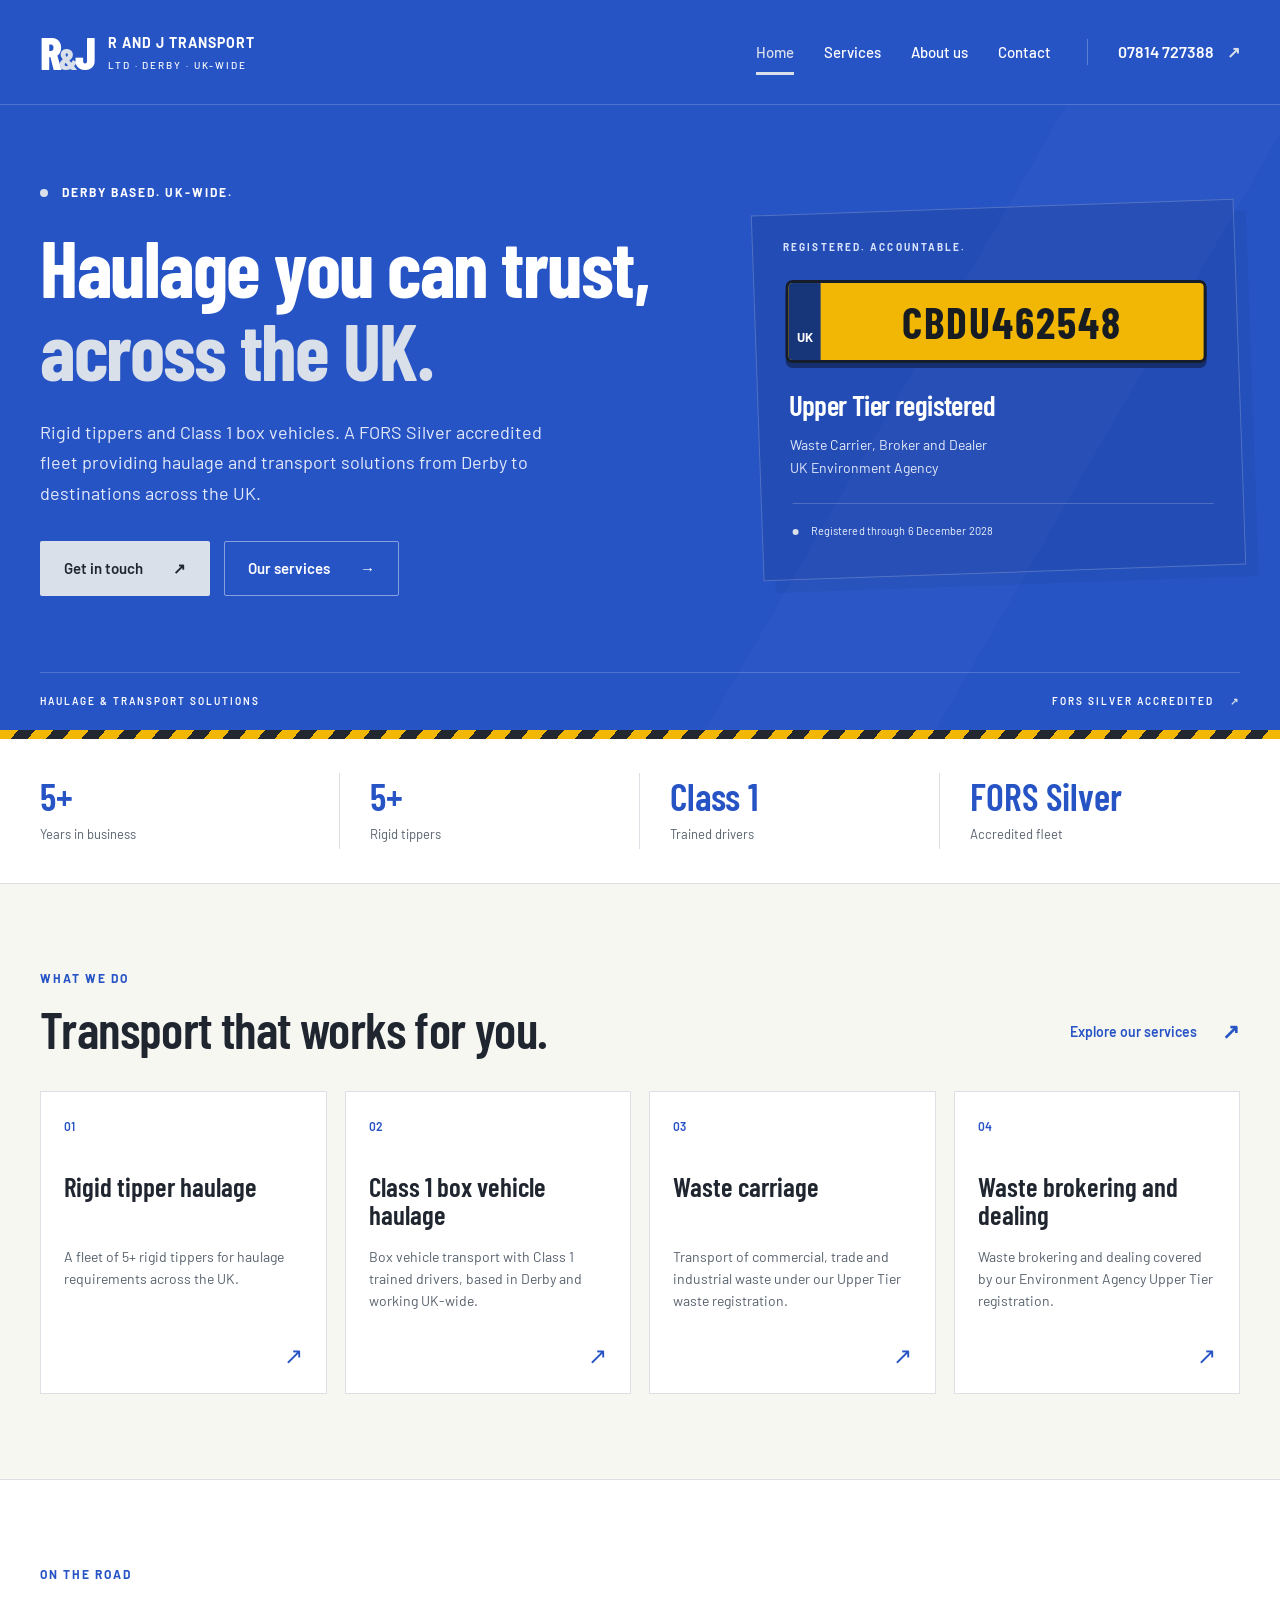
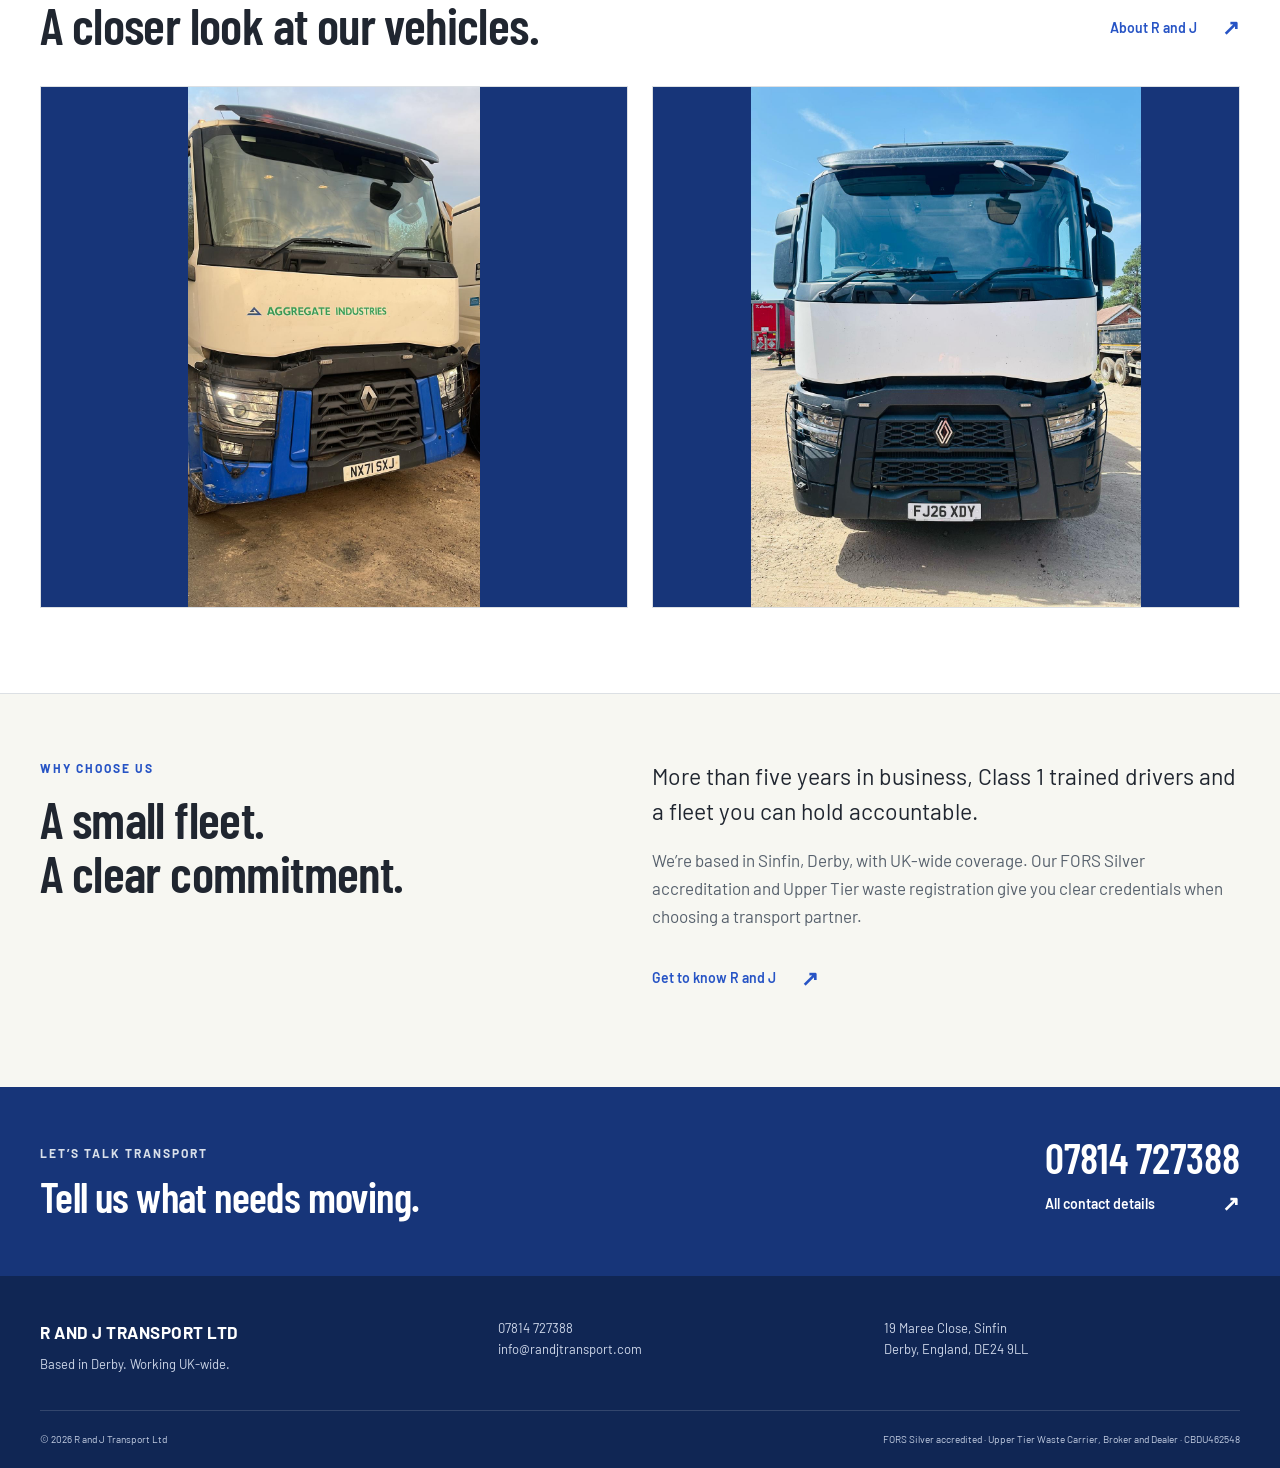
==== commit c24f9fe6: "add imges and update pages photos" ====
--- a/index.html
+++ b/index.html
@@ -1,2 +1,2 @@
 <!doctype html>
-<html lang="en-GB"><head><meta charset="utf-8"><meta name="viewport" content="width=device-width, initial-scale=1"><meta name="color-scheme" content="light dark"><title>UK Haulage & Transport | R and J Transport Ltd</title><meta name="description" content="FORS Silver accredited haulage from Derby across the UK. Rigid tippers, Class 1 box vehicles and registered waste transport."><link rel="preconnect" href="https://fonts.googleapis.com"><link rel="preconnect" href="https://fonts.gstatic.com" crossorigin><link href="https://fonts.googleapis.com/css2?family=Barlow+Condensed:wght@500;600;700;800&family=Barlow:wght@400;500;600;700&display=swap" rel="stylesheet"><link rel="stylesheet" href="css/style.css"><script src="js/main.js" defer></script></head><body><a class="skip" href="#main">Skip to content</a><header class="site-header"><div class="container header-inner"><a class="brand" href="index.html" aria-label="R and J Transport Ltd home"><span class="brand-mark">R<span>&amp;</span>J</span><span class="brand-name">R AND J TRANSPORT <small>LTD · DERBY · UK-WIDE</small></span></a><button class="menu-toggle" aria-expanded="false" aria-controls="navigation" hidden>Menu <span aria-hidden="true">☰</span></button><nav id="navigation" aria-label="Main navigation"><a href="index.html" aria-current="page">Home</a><a href="services.html">Services</a><a href="about.html">About us</a><a href="contact.html">Contact</a></nav><a class="header-phone" href="tel:+447814727388">07814 727388 <span aria-hidden="true">↗</span></a></div></header><main id="main"><section class="hero"><div class="container hero-grid"><div><p class="eyebrow"><span class="status-dot"></span> DERBY BASED. UK-WIDE.</p><h1>Haulage you can trust,<br><span>across the UK.</span></h1><p class="hero-intro">Rigid tippers and Class 1 box vehicles. A FORS Silver accredited fleet providing haulage and transport solutions from Derby to destinations across the UK.</p><div class="actions"><a class="button primary" href="contact.html">Get in touch <span aria-hidden="true">↗</span></a><a class="button outline" href="services.html">Our services <span aria-hidden="true">→</span></a></div></div><aside class="registration"><p class="eyebrow">REGISTERED. ACCOUNTABLE.</p><div class="number-plate" aria-label="Environment Agency registration CBDU462548"><span class="plate-gb">UK</span><strong>CBDU462548</strong></div><h2>Upper Tier registered</h2><p>Waste Carrier, Broker and Dealer<br>UK Environment Agency</p><div class="registration-valid"><span class="status-dot"></span> Registered through 6 December 2028</div></aside></div><div class="container hero-foot"><span>HAULAGE &amp; TRANSPORT SOLUTIONS</span><span>FORS SILVER ACCREDITED <span aria-hidden="true">↗</span></span></div></section><div class="hazard" aria-hidden="true"></div><section class="stats" aria-label="Our fleet at a glance"><div class="container stats-grid"><div><strong>5+</strong><span>Years in business</span></div><div><strong>5+</strong><span>Rigid tippers</span></div><div><strong>Class 1</strong><span>Trained drivers</span></div><div><strong>FORS Silver</strong><span>Accredited fleet</span></div></div></section><section class="section"><div class="container"><div class="section-heading"><div><p class="eyebrow">WHAT WE DO</p><h2>Transport that works for you.</h2></div><a class="text-link" href="services.html">Explore our services <span aria-hidden="true">↗</span></a></div><div class="cards"><a class="service-card" href="services.html#rigid-tippers"><span class="card-number">01</span><h3>Rigid tipper haulage</h3><p>A fleet of 5+ rigid tippers for haulage requirements across the UK.</p><span class="card-arrow" aria-hidden="true">↗</span></a><a class="service-card" href="services.html#box-vehicles"><span class="card-number">02</span><h3>Class 1 box vehicle haulage</h3><p>Box vehicle transport with Class 1 trained drivers, based in Derby and working UK-wide.</p><span class="card-arrow" aria-hidden="true">↗</span></a><a class="service-card" href="services.html#waste-carriage"><span class="card-number">03</span><h3>Waste carriage</h3><p>Transport of commercial, trade and industrial waste under our Upper Tier waste registration.</p><span class="card-arrow" aria-hidden="true">↗</span></a><a class="service-card" href="services.html#waste-brokering"><span class="card-number">04</span><h3>Waste brokering and dealing</h3><p>Waste brokering and dealing covered by our Environment Agency Upper Tier registration.</p><span class="card-arrow" aria-hidden="true">↗</span></a></div></div></section><section class="why section"><div class="container split"><div><p class="eyebrow">WHY CHOOSE US</p><h2>A small fleet.<br>A clear commitment.</h2></div><div><p class="large-copy">More than five years in business, Class 1 trained drivers and a fleet you can hold accountable.</p><p>We’re based in Sinfin, Derby, with UK-wide coverage. Our FORS Silver accreditation and Upper Tier waste registration give you clear credentials when choosing a transport partner.</p><a class="text-link" href="about.html">Get to know R and J <span aria-hidden="true">↗</span></a></div></div></section><section class="contact-band"><div class="container band-inner"><div><p class="eyebrow">LET’S TALK TRANSPORT</p><h2>Tell us what needs moving.</h2></div><div><a class="band-phone" href="tel:+447814727388">07814 727388</a><a class="text-link" href="contact.html">All contact details <span aria-hidden="true">↗</span></a></div></div></section></main><footer class="site-footer"><div class="container footer-top"><a class="footer-brand" href="index.html">R AND J TRANSPORT LTD<span>Based in Derby. Working UK-wide.</span></a><div><a href="tel:+447814727388">07814 727388</a><br><a href="mailto:info@randjtransport.com">info@randjtransport.com</a></div><address>19 Maree Close, Sinfin<br>Derby, England, DE24 9LL</address></div><div class="container footer-bottom"><p>© 2026 R and J Transport Ltd</p><p>FORS Silver accredited · Upper Tier Waste Carrier, Broker and Dealer · CBDU462548</p></div></footer></body></html>+<html lang="en-GB"><head><meta charset="utf-8"><meta name="viewport" content="width=device-width, initial-scale=1"><meta name="color-scheme" content="light dark"><title>UK Haulage & Transport | R and J Transport Ltd</title><meta name="description" content="FORS Silver accredited haulage from Derby across the UK. Rigid tippers, Class 1 box vehicles and registered waste transport."><link rel="preconnect" href="https://fonts.googleapis.com"><link rel="preconnect" href="https://fonts.gstatic.com" crossorigin><link href="https://fonts.googleapis.com/css2?family=Barlow+Condensed:wght@500;600;700;800&family=Barlow:wght@400;500;600;700&display=swap" rel="stylesheet"><link rel="stylesheet" href="css/style.css"><script src="js/main.js" defer></script></head><body><a class="skip" href="#main">Skip to content</a><header class="site-header"><div class="container header-inner"><a class="brand" href="index.html" aria-label="R and J Transport Ltd home"><span class="brand-mark">R<span>&amp;</span>J</span><span class="brand-name">R AND J TRANSPORT <small>LTD · DERBY · UK-WIDE</small></span></a><button class="menu-toggle" aria-expanded="false" aria-controls="navigation" hidden>Menu <span aria-hidden="true">☰</span></button><nav id="navigation" aria-label="Main navigation"><a href="index.html" aria-current="page">Home</a><a href="services.html">Services</a><a href="about.html">About us</a><a href="contact.html">Contact</a></nav><a class="header-phone" href="tel:+447814727388">07814 727388 <span aria-hidden="true">↗</span></a></div></header><main id="main"><section class="hero"><div class="container hero-grid"><div><p class="eyebrow"><span class="status-dot"></span> DERBY BASED. UK-WIDE.</p><h1>Haulage you can trust,<br><span>across the UK.</span></h1><p class="hero-intro">Rigid tippers and Class 1 box vehicles. A FORS Silver accredited fleet providing haulage and transport solutions from Derby to destinations across the UK.</p><div class="actions"><a class="button primary" href="contact.html">Get in touch <span aria-hidden="true">↗</span></a><a class="button outline" href="services.html">Our services <span aria-hidden="true">→</span></a></div></div><aside class="registration"><p class="eyebrow">REGISTERED. ACCOUNTABLE.</p><div class="number-plate" aria-label="Environment Agency registration CBDU462548"><span class="plate-gb">UK</span><strong>CBDU462548</strong></div><h2>Upper Tier registered</h2><p>Waste Carrier, Broker and Dealer<br>UK Environment Agency</p><div class="registration-valid"><span class="status-dot"></span> Registered through 6 December 2028</div></aside></div><div class="container hero-foot"><span>HAULAGE &amp; TRANSPORT SOLUTIONS</span><span>FORS SILVER ACCREDITED <span aria-hidden="true">↗</span></span></div></section><div class="hazard" aria-hidden="true"></div><section class="stats" aria-label="Our fleet at a glance"><div class="container stats-grid"><div><strong>5+</strong><span>Years in business</span></div><div><strong>5+</strong><span>Rigid tippers</span></div><div><strong>Class 1</strong><span>Trained drivers</span></div><div><strong>FORS Silver</strong><span>Accredited fleet</span></div></div></section><section class="section"><div class="container"><div class="section-heading"><div><p class="eyebrow">WHAT WE DO</p><h2>Transport that works for you.</h2></div><a class="text-link" href="services.html">Explore our services <span aria-hidden="true">↗</span></a></div><div class="cards"><a class="service-card" href="services.html#rigid-tippers"><span class="card-number">01</span><h3>Rigid tipper haulage</h3><p>A fleet of 5+ rigid tippers for haulage requirements across the UK.</p><span class="card-arrow" aria-hidden="true">↗</span></a><a class="service-card" href="services.html#box-vehicles"><span class="card-number">02</span><h3>Class 1 box vehicle haulage</h3><p>Box vehicle transport with Class 1 trained drivers, based in Derby and working UK-wide.</p><span class="card-arrow" aria-hidden="true">↗</span></a><a class="service-card" href="services.html#waste-carriage"><span class="card-number">03</span><h3>Waste carriage</h3><p>Transport of commercial, trade and industrial waste under our Upper Tier waste registration.</p><span class="card-arrow" aria-hidden="true">↗</span></a><a class="service-card" href="services.html#waste-brokering"><span class="card-number">04</span><h3>Waste brokering and dealing</h3><p>Waste brokering and dealing covered by our Environment Agency Upper Tier registration.</p><span class="card-arrow" aria-hidden="true">↗</span></a></div></div></section><section class="section fleet-photos" aria-labelledby="fleet-photos-title"><div class="container"><div class="section-heading"><div><p class="eyebrow">ON THE ROAD</p><h2 id="fleet-photos-title">A closer look at our vehicles.</h2></div><a class="text-link" href="about.html">About R and J <span aria-hidden="true">↗</span></a></div><div class="photo-grid"><figure class="vehicle-photo"><img src="images/blue-white-lorry.jpg" alt="Front view of a blue and white Renault lorry parked in a yard" width="900" height="1600" loading="lazy" decoding="async"></figure><figure class="vehicle-photo"><img src="images/white-lorry.jpg" alt="Front view of a white Renault lorry in a yard on a sunny day" width="1200" height="1600" loading="lazy" decoding="async"></figure></div></div></section><section class="why section"><div class="container split"><div><p class="eyebrow">WHY CHOOSE US</p><h2>A small fleet.<br>A clear commitment.</h2></div><div><p class="large-copy">More than five years in business, Class 1 trained drivers and a fleet you can hold accountable.</p><p>We’re based in Sinfin, Derby, with UK-wide coverage. Our FORS Silver accreditation and Upper Tier waste registration give you clear credentials when choosing a transport partner.</p><a class="text-link" href="about.html">Get to know R and J <span aria-hidden="true">↗</span></a></div></div></section><section class="contact-band"><div class="container band-inner"><div><p class="eyebrow">LET’S TALK TRANSPORT</p><h2>Tell us what needs moving.</h2></div><div><a class="band-phone" href="tel:+447814727388">07814 727388</a><a class="text-link" href="contact.html">All contact details <span aria-hidden="true">↗</span></a></div></div></section></main><footer class="site-footer"><div class="container footer-top"><a class="footer-brand" href="index.html">R AND J TRANSPORT LTD<span>Based in Derby. Working UK-wide.</span></a><div><a href="tel:+447814727388">07814 727388</a><br><a href="mailto:info@randjtransport.com">info@randjtransport.com</a></div><address>19 Maree Close, Sinfin<br>Derby, England, DE24 9LL</address></div><div class="container footer-bottom"><p>© 2026 R and J Transport Ltd</p><p>FORS Silver accredited · Upper Tier Waste Carrier, Broker and Dealer · CBDU462548</p></div></footer></body></html>
--- a/css/style.css
+++ b/css/style.css
@@ -5,3 +5,13 @@
 @media(max-width:760px){.container{width:calc(100% - 40px)}.header-inner{min-height:85px;flex-wrap:wrap;gap:0;padding-block:15px}.brand-mark{font-size:40px}.brand-name{font-size:11px;letter-spacing:.6px}.brand-name small{font-size:8px;letter-spacing:1.4px}.brand{gap:11px}.menu-toggle:not([hidden]){display:block}.site-header nav{width:100%;gap:0;justify-content:space-between;border-top:1px solid #ffffff30;margin-top:15px;padding-top:8px}.site-header nav.menu-ready:not(.is-open){display:none}nav a{font-size:14px;padding-block:10px}.hero-grid{grid-template-columns:1fr;padding-top:45px;padding-bottom:45px;gap:45px}.hero h1{font-size:clamp(49px,9vw,70px);letter-spacing:-.8px}.hero-intro{font-size:16px}.eyebrow{font-size:10px}.registration{max-width:450px;width:100%;transform:none;padding:25px}.registration>*{transform:none}.number-plate strong{font-size:clamp(32px,8vw,46px)}.hero-foot{font-size:8px;letter-spacing:1px;gap:20px}.stats-grid{grid-template-columns:1fr 1fr;padding-block:12px}.stats-grid>div{padding:20px!important;border-right:0}.stats-grid>div:nth-child(odd){border-right:1px solid var(--line);padding-left:0!important}.stats-grid>div:nth-child(-n+2){border-bottom:1px solid var(--line)}.stats strong{font-size:33px}.stats span{font-size:12px}.section{padding:55px 0}.section-heading{display:block}.section-heading .text-link{margin-top:18px}.cards{grid-template-columns:1fr 1fr;gap:14px}.service-card h3{font-size:25px}.card-number{margin-bottom:25px}.split{grid-template-columns:1fr;gap:28px}.split .large-copy{font-size:21px}.band-inner{align-items:flex-start;flex-direction:column;gap:25px}.band-inner h2{font-size:36px}.band-phone{font-size:38px}.footer-top{grid-template-columns:1fr 1fr;gap:25px}.footer-brand{grid-column:1/-1}.footer-bottom{flex-direction:column;gap:10px}.page-banner{padding:43px 0 48px}.page-banner h1{font-size:58px}.page-banner p:last-child{font-size:17px}.service-row{grid-template-columns:32px 1fr;gap:15px;padding:28px 0}.service-row h2{font-size:32px}.service-row p{grid-column:2}.contact-layout{grid-template-columns:1fr;gap:40px}.contact-phone{font-size:clamp(36px,8.8vw,57px)}.coverage p{font-size:18px}.details>div{flex-direction:column;gap:4px}.location-content{padding:25px}}
 @media(max-width:380px){.cards{grid-template-columns:1fr}.service-card h3{min-height:0}.brand-name{font-size:10px}.menu-toggle{font-size:13px;padding:7px}.button{gap:15px;padding:13px 16px}}
 @media(prefers-reduced-motion:reduce){*,*:before,*:after{transition:none!important;animation:none!important;scroll-behavior:auto!important}}
+
+/* Photographs supplied by R and J Transport. Keep each vehicle fully visible. */
+.fleet-photos{background:var(--surface);border-top:1px solid var(--line)}
+.photo-grid{display:grid;grid-template-columns:1fr 1fr;gap:24px}
+.vehicle-photo{margin:0;background:var(--deep);border:1px solid var(--line);overflow:hidden}
+.vehicle-photo img{display:block;width:100%;height:520px;object-fit:contain}
+.about-photo{margin:30px 0 0;background:var(--deep);border:1px solid var(--line);max-width:420px}
+.about-photo img{display:block;width:100%;height:auto}
+@media(max-width:760px){.photo-grid{gap:16px}.vehicle-photo img{height:360px}.about-photo{max-width:360px}}
+@media(max-width:480px){.photo-grid{grid-template-columns:1fr}.vehicle-photo img{height:auto;max-height:540px;object-fit:contain}}
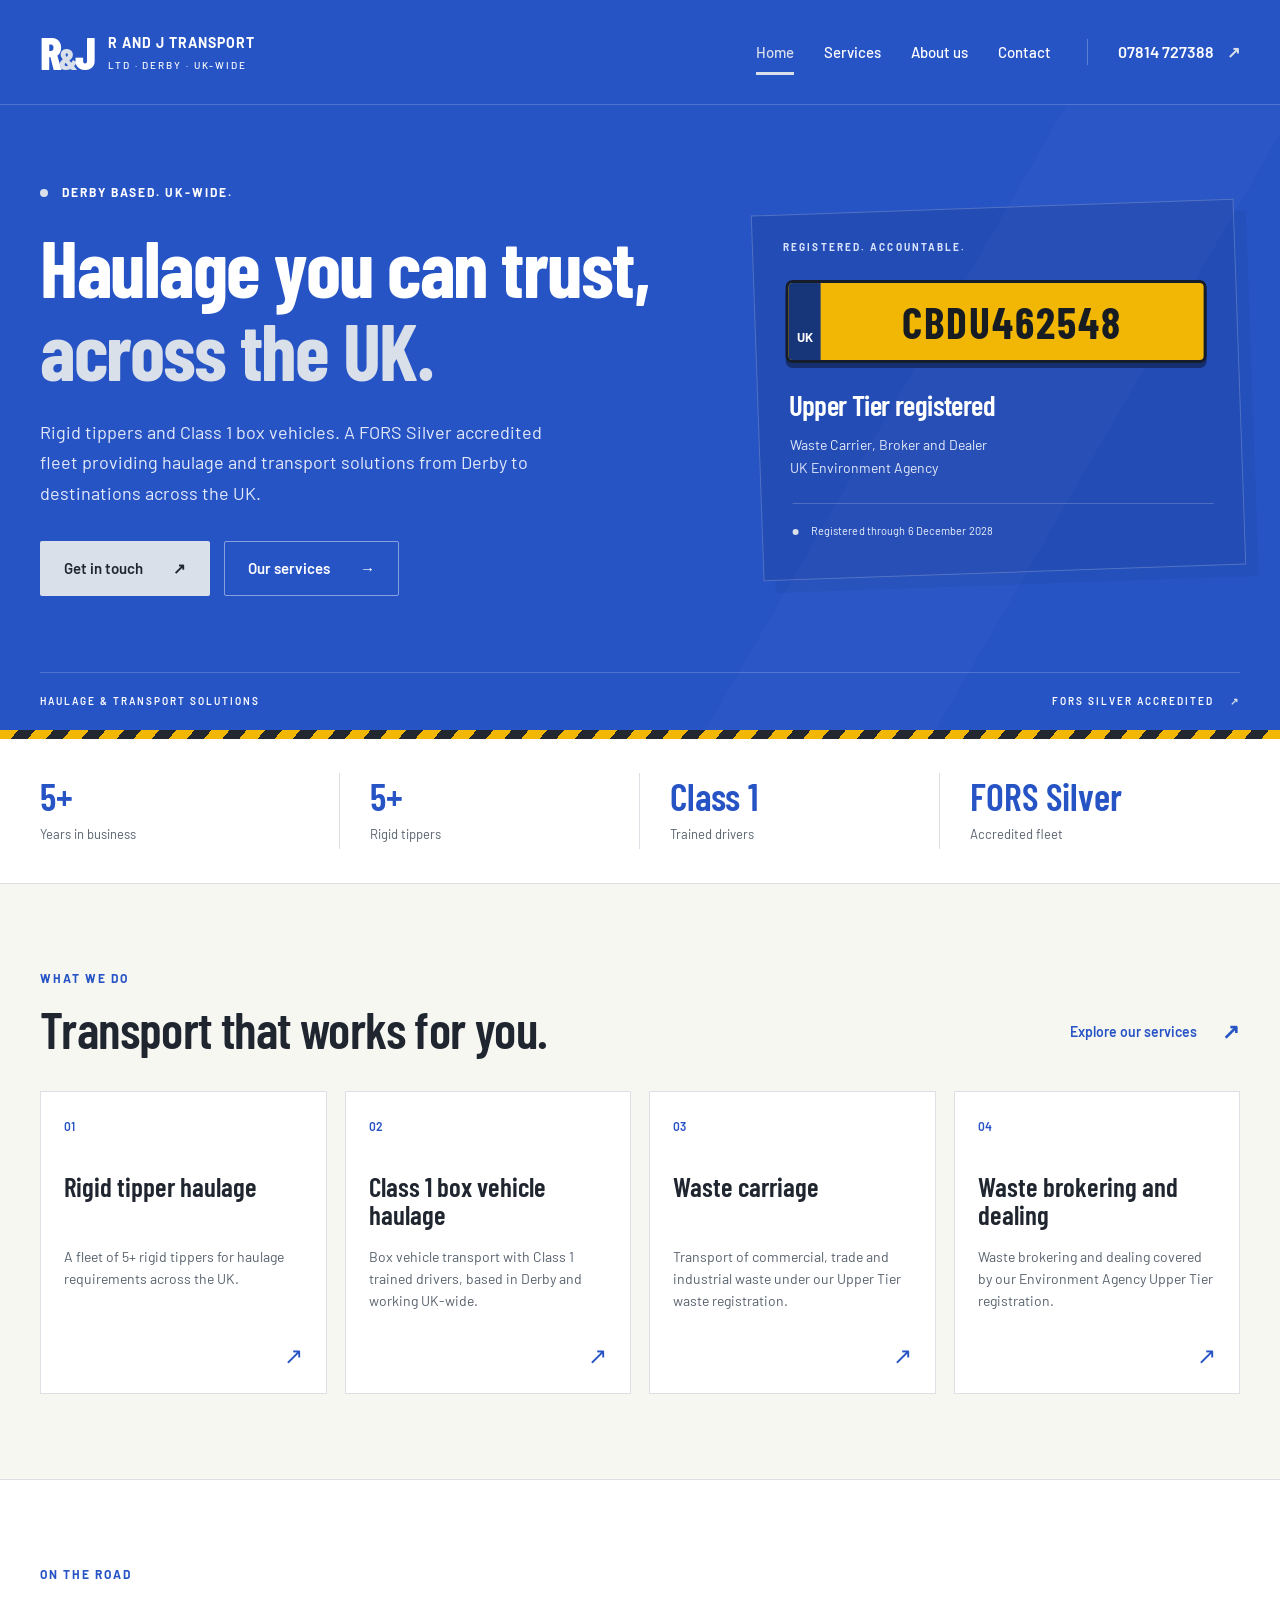
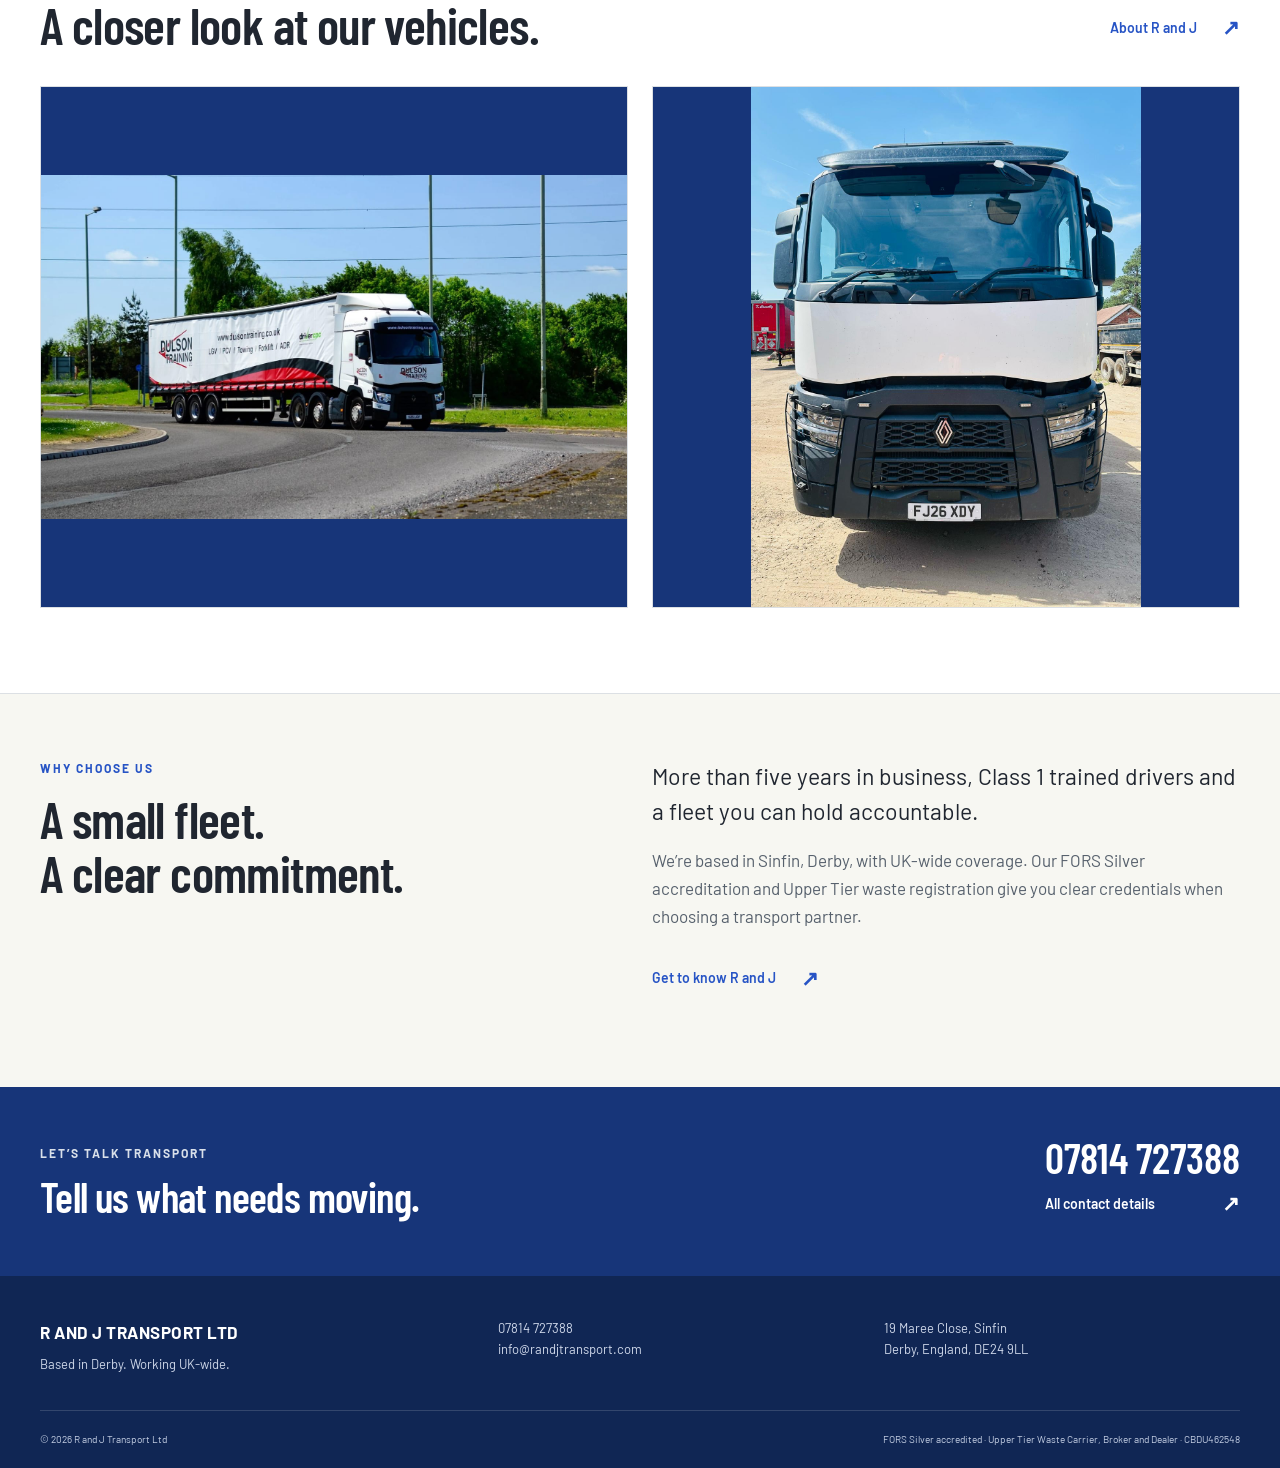
==== commit 06a142ab: "Index format and chnage photo" ====
--- a/index.html
+++ b/index.html
@@ -1,2 +1,155 @@
 <!doctype html>
-<html lang="en-GB"><head><meta charset="utf-8"><meta name="viewport" content="width=device-width, initial-scale=1"><meta name="color-scheme" content="light dark"><title>UK Haulage & Transport | R and J Transport Ltd</title><meta name="description" content="FORS Silver accredited haulage from Derby across the UK. Rigid tippers, Class 1 box vehicles and registered waste transport."><link rel="preconnect" href="https://fonts.googleapis.com"><link rel="preconnect" href="https://fonts.gstatic.com" crossorigin><link href="https://fonts.googleapis.com/css2?family=Barlow+Condensed:wght@500;600;700;800&family=Barlow:wght@400;500;600;700&display=swap" rel="stylesheet"><link rel="stylesheet" href="css/style.css"><script src="js/main.js" defer></script></head><body><a class="skip" href="#main">Skip to content</a><header class="site-header"><div class="container header-inner"><a class="brand" href="index.html" aria-label="R and J Transport Ltd home"><span class="brand-mark">R<span>&amp;</span>J</span><span class="brand-name">R AND J TRANSPORT <small>LTD · DERBY · UK-WIDE</small></span></a><button class="menu-toggle" aria-expanded="false" aria-controls="navigation" hidden>Menu <span aria-hidden="true">☰</span></button><nav id="navigation" aria-label="Main navigation"><a href="index.html" aria-current="page">Home</a><a href="services.html">Services</a><a href="about.html">About us</a><a href="contact.html">Contact</a></nav><a class="header-phone" href="tel:+447814727388">07814 727388 <span aria-hidden="true">↗</span></a></div></header><main id="main"><section class="hero"><div class="container hero-grid"><div><p class="eyebrow"><span class="status-dot"></span> DERBY BASED. UK-WIDE.</p><h1>Haulage you can trust,<br><span>across the UK.</span></h1><p class="hero-intro">Rigid tippers and Class 1 box vehicles. A FORS Silver accredited fleet providing haulage and transport solutions from Derby to destinations across the UK.</p><div class="actions"><a class="button primary" href="contact.html">Get in touch <span aria-hidden="true">↗</span></a><a class="button outline" href="services.html">Our services <span aria-hidden="true">→</span></a></div></div><aside class="registration"><p class="eyebrow">REGISTERED. ACCOUNTABLE.</p><div class="number-plate" aria-label="Environment Agency registration CBDU462548"><span class="plate-gb">UK</span><strong>CBDU462548</strong></div><h2>Upper Tier registered</h2><p>Waste Carrier, Broker and Dealer<br>UK Environment Agency</p><div class="registration-valid"><span class="status-dot"></span> Registered through 6 December 2028</div></aside></div><div class="container hero-foot"><span>HAULAGE &amp; TRANSPORT SOLUTIONS</span><span>FORS SILVER ACCREDITED <span aria-hidden="true">↗</span></span></div></section><div class="hazard" aria-hidden="true"></div><section class="stats" aria-label="Our fleet at a glance"><div class="container stats-grid"><div><strong>5+</strong><span>Years in business</span></div><div><strong>5+</strong><span>Rigid tippers</span></div><div><strong>Class 1</strong><span>Trained drivers</span></div><div><strong>FORS Silver</strong><span>Accredited fleet</span></div></div></section><section class="section"><div class="container"><div class="section-heading"><div><p class="eyebrow">WHAT WE DO</p><h2>Transport that works for you.</h2></div><a class="text-link" href="services.html">Explore our services <span aria-hidden="true">↗</span></a></div><div class="cards"><a class="service-card" href="services.html#rigid-tippers"><span class="card-number">01</span><h3>Rigid tipper haulage</h3><p>A fleet of 5+ rigid tippers for haulage requirements across the UK.</p><span class="card-arrow" aria-hidden="true">↗</span></a><a class="service-card" href="services.html#box-vehicles"><span class="card-number">02</span><h3>Class 1 box vehicle haulage</h3><p>Box vehicle transport with Class 1 trained drivers, based in Derby and working UK-wide.</p><span class="card-arrow" aria-hidden="true">↗</span></a><a class="service-card" href="services.html#waste-carriage"><span class="card-number">03</span><h3>Waste carriage</h3><p>Transport of commercial, trade and industrial waste under our Upper Tier waste registration.</p><span class="card-arrow" aria-hidden="true">↗</span></a><a class="service-card" href="services.html#waste-brokering"><span class="card-number">04</span><h3>Waste brokering and dealing</h3><p>Waste brokering and dealing covered by our Environment Agency Upper Tier registration.</p><span class="card-arrow" aria-hidden="true">↗</span></a></div></div></section><section class="section fleet-photos" aria-labelledby="fleet-photos-title"><div class="container"><div class="section-heading"><div><p class="eyebrow">ON THE ROAD</p><h2 id="fleet-photos-title">A closer look at our vehicles.</h2></div><a class="text-link" href="about.html">About R and J <span aria-hidden="true">↗</span></a></div><div class="photo-grid"><figure class="vehicle-photo"><img src="images/blue-white-lorry.jpg" alt="Front view of a blue and white Renault lorry parked in a yard" width="900" height="1600" loading="lazy" decoding="async"></figure><figure class="vehicle-photo"><img src="images/white-lorry.jpg" alt="Front view of a white Renault lorry in a yard on a sunny day" width="1200" height="1600" loading="lazy" decoding="async"></figure></div></div></section><section class="why section"><div class="container split"><div><p class="eyebrow">WHY CHOOSE US</p><h2>A small fleet.<br>A clear commitment.</h2></div><div><p class="large-copy">More than five years in business, Class 1 trained drivers and a fleet you can hold accountable.</p><p>We’re based in Sinfin, Derby, with UK-wide coverage. Our FORS Silver accreditation and Upper Tier waste registration give you clear credentials when choosing a transport partner.</p><a class="text-link" href="about.html">Get to know R and J <span aria-hidden="true">↗</span></a></div></div></section><section class="contact-band"><div class="container band-inner"><div><p class="eyebrow">LET’S TALK TRANSPORT</p><h2>Tell us what needs moving.</h2></div><div><a class="band-phone" href="tel:+447814727388">07814 727388</a><a class="text-link" href="contact.html">All contact details <span aria-hidden="true">↗</span></a></div></div></section></main><footer class="site-footer"><div class="container footer-top"><a class="footer-brand" href="index.html">R AND J TRANSPORT LTD<span>Based in Derby. Working UK-wide.</span></a><div><a href="tel:+447814727388">07814 727388</a><br><a href="mailto:info@randjtransport.com">info@randjtransport.com</a></div><address>19 Maree Close, Sinfin<br>Derby, England, DE24 9LL</address></div><div class="container footer-bottom"><p>© 2026 R and J Transport Ltd</p><p>FORS Silver accredited · Upper Tier Waste Carrier, Broker and Dealer · CBDU462548</p></div></footer></body></html>+<html lang="en-GB">
+
+<head>
+    <meta charset="utf-8">
+    <meta name="viewport" content="width=device-width, initial-scale=1">
+    <meta name="color-scheme" content="light dark">
+    <title>UK Haulage & Transport | R and J Transport Ltd</title>
+    <meta name="description"
+        content="FORS Silver accredited haulage from Derby across the UK. Rigid tippers, Class 1 box vehicles and registered waste transport.">
+    <link rel="preconnect" href="https://fonts.googleapis.com">
+    <link rel="preconnect" href="https://fonts.gstatic.com" crossorigin>
+    <link
+        href="https://fonts.googleapis.com/css2?family=Barlow+Condensed:wght@500;600;700;800&family=Barlow:wght@400;500;600;700&display=swap"
+        rel="stylesheet">
+    <link rel="stylesheet" href="css/style.css">
+    <script src="js/main.js" defer></script>
+</head>
+
+<body><a class="skip" href="#main">Skip to content</a>
+    <header class="site-header">
+        <div class="container header-inner"><a class="brand" href="index.html"
+                aria-label="R and J Transport Ltd home"><span class="brand-mark">R<span>&amp;</span>J</span><span
+                    class="brand-name">R AND J TRANSPORT <small>LTD · DERBY · UK-WIDE</small></span></a><button
+                class="menu-toggle" aria-expanded="false" aria-controls="navigation" hidden>Menu <span
+                    aria-hidden="true">☰</span></button>
+            <nav id="navigation" aria-label="Main navigation"><a href="index.html" aria-current="page">Home</a><a
+                    href="services.html">Services</a><a href="about.html">About us</a><a href="contact.html">Contact</a>
+            </nav><a class="header-phone" href="tel:+447814727388">07814 727388 <span aria-hidden="true">↗</span></a>
+        </div>
+    </header>
+    <main id="main">
+        <section class="hero">
+            <div class="container hero-grid">
+                <div>
+                    <p class="eyebrow"><span class="status-dot"></span> DERBY BASED. UK-WIDE.</p>
+                    <h1>Haulage you can trust,<br><span>across the UK.</span></h1>
+                    <p class="hero-intro">Rigid tippers and Class 1 box vehicles. A FORS Silver accredited fleet
+                        providing haulage and transport solutions from Derby to destinations across the UK.</p>
+                    <div class="actions"><a class="button primary" href="contact.html">Get in touch <span
+                                aria-hidden="true">↗</span></a><a class="button outline" href="services.html">Our
+                            services <span aria-hidden="true">→</span></a></div>
+                </div>
+                <aside class="registration">
+                    <p class="eyebrow">REGISTERED. ACCOUNTABLE.</p>
+                    <div class="number-plate" aria-label="Environment Agency registration CBDU462548"><span
+                            class="plate-gb">UK</span><strong>CBDU462548</strong></div>
+                    <h2>Upper Tier registered</h2>
+                    <p>Waste Carrier, Broker and Dealer<br>UK Environment Agency</p>
+                    <div class="registration-valid"><span class="status-dot"></span> Registered through 6 December 2028
+                    </div>
+                </aside>
+            </div>
+            <div class="container hero-foot"><span>HAULAGE &amp; TRANSPORT SOLUTIONS</span><span>FORS SILVER ACCREDITED
+                    <span aria-hidden="true">↗</span></span></div>
+        </section>
+        <div class="hazard" aria-hidden="true"></div>
+        <section class="stats" aria-label="Our fleet at a glance">
+            <div class="container stats-grid">
+                <div><strong>5+</strong><span>Years in business</span></div>
+                <div><strong>5+</strong><span>Rigid tippers</span></div>
+                <div><strong>Class 1</strong><span>Trained drivers</span></div>
+                <div><strong>FORS Silver</strong><span>Accredited fleet</span></div>
+            </div>
+        </section>
+        <section class="section">
+            <div class="container">
+                <div class="section-heading">
+                    <div>
+                        <p class="eyebrow">WHAT WE DO</p>
+                        <h2>Transport that works for you.</h2>
+                    </div><a class="text-link" href="services.html">Explore our services <span
+                            aria-hidden="true">↗</span></a>
+                </div>
+                <div class="cards"><a class="service-card" href="services.html#rigid-tippers"><span
+                            class="card-number">01</span>
+                        <h3>Rigid tipper haulage</h3>
+                        <p>A fleet of 5+ rigid tippers for haulage requirements across the UK.</p><span
+                            class="card-arrow" aria-hidden="true">↗</span>
+                    </a><a class="service-card" href="services.html#box-vehicles"><span class="card-number">02</span>
+                        <h3>Class 1 box vehicle haulage</h3>
+                        <p>Box vehicle transport with Class 1 trained drivers, based in Derby and working UK-wide.</p>
+                        <span class="card-arrow" aria-hidden="true">↗</span>
+                    </a><a class="service-card" href="services.html#waste-carriage"><span class="card-number">03</span>
+                        <h3>Waste carriage</h3>
+                        <p>Transport of commercial, trade and industrial waste under our Upper Tier waste registration.
+                        </p><span class="card-arrow" aria-hidden="true">↗</span>
+                    </a><a class="service-card" href="services.html#waste-brokering"><span class="card-number">04</span>
+                        <h3>Waste brokering and dealing</h3>
+                        <p>Waste brokering and dealing covered by our Environment Agency Upper Tier registration.</p>
+                        <span class="card-arrow" aria-hidden="true">↗</span>
+                    </a></div>
+            </div>
+        </section>
+        <section class="section fleet-photos" aria-labelledby="fleet-photos-title">
+            <div class="container">
+                <div class="section-heading">
+                    <div>
+                        <p class="eyebrow">ON THE ROAD</p>
+                        <h2 id="fleet-photos-title">A closer look at our vehicles.</h2>
+                    </div><a class="text-link" href="about.html">About R and J <span aria-hidden="true">↗</span></a>
+                </div>
+                <div class="photo-grid">
+                    <figure class="vehicle-photo"><img
+                            src="Photos/WhatsApp Image 2026-10-29 at 14.58.38 (4).jpeg"
+                            alt="Front view of a blue and white Renault lorry parked in a yard" width="900"
+                            height="1600" loading="lazy" decoding="async"></figure>
+                    <figure class="vehicle-photo"><img
+                            src="Photos/WhatsApp%20Image%202026-10-29%20at%2014.58.38%20%282%29.jpeg"
+                            alt="Front view of a white Renault lorry in a yard on a sunny day" width="1200"
+                            height="1600" loading="lazy" decoding="async"></figure>
+                </div>
+            </div>
+        </section>
+        <section class="why section">
+            <div class="container split">
+                <div>
+                    <p class="eyebrow">WHY CHOOSE US</p>
+                    <h2>A small fleet.<br>A clear commitment.</h2>
+                </div>
+                <div>
+                    <p class="large-copy">More than five years in business, Class 1 trained drivers and a fleet you can
+                        hold accountable.</p>
+                    <p>We’re based in Sinfin, Derby, with UK-wide coverage. Our FORS Silver accreditation and Upper Tier
+                        waste registration give you clear credentials when choosing a transport partner.</p><a
+                        class="text-link" href="about.html">Get to know R and J <span aria-hidden="true">↗</span></a>
+                </div>
+            </div>
+        </section>
+        <section class="contact-band">
+            <div class="container band-inner">
+                <div>
+                    <p class="eyebrow">LET’S TALK TRANSPORT</p>
+                    <h2>Tell us what needs moving.</h2>
+                </div>
+                <div><a class="band-phone" href="tel:+447814727388">07814 727388</a><a class="text-link"
+                        href="contact.html">All contact details <span aria-hidden="true">↗</span></a></div>
+            </div>
+        </section>
+    </main>
+    <footer class="site-footer">
+        <div class="container footer-top"><a class="footer-brand" href="index.html">R AND J TRANSPORT LTD<span>Based in
+                    Derby. Working UK-wide.</span></a>
+            <div><a href="tel:+447814727388">07814 727388</a><br><a
+                    href="mailto:info@randjtransport.com">info@randjtransport.com</a></div>
+            <address>19 Maree Close, Sinfin<br>Derby, England, DE24 9LL</address>
+        </div>
+        <div class="container footer-bottom">
+            <p>© 2026 R and J Transport Ltd</p>
+            <p>FORS Silver accredited · Upper Tier Waste Carrier, Broker and Dealer · CBDU462548</p>
+        </div>
+    </footer>
+</body>
+
+</html>
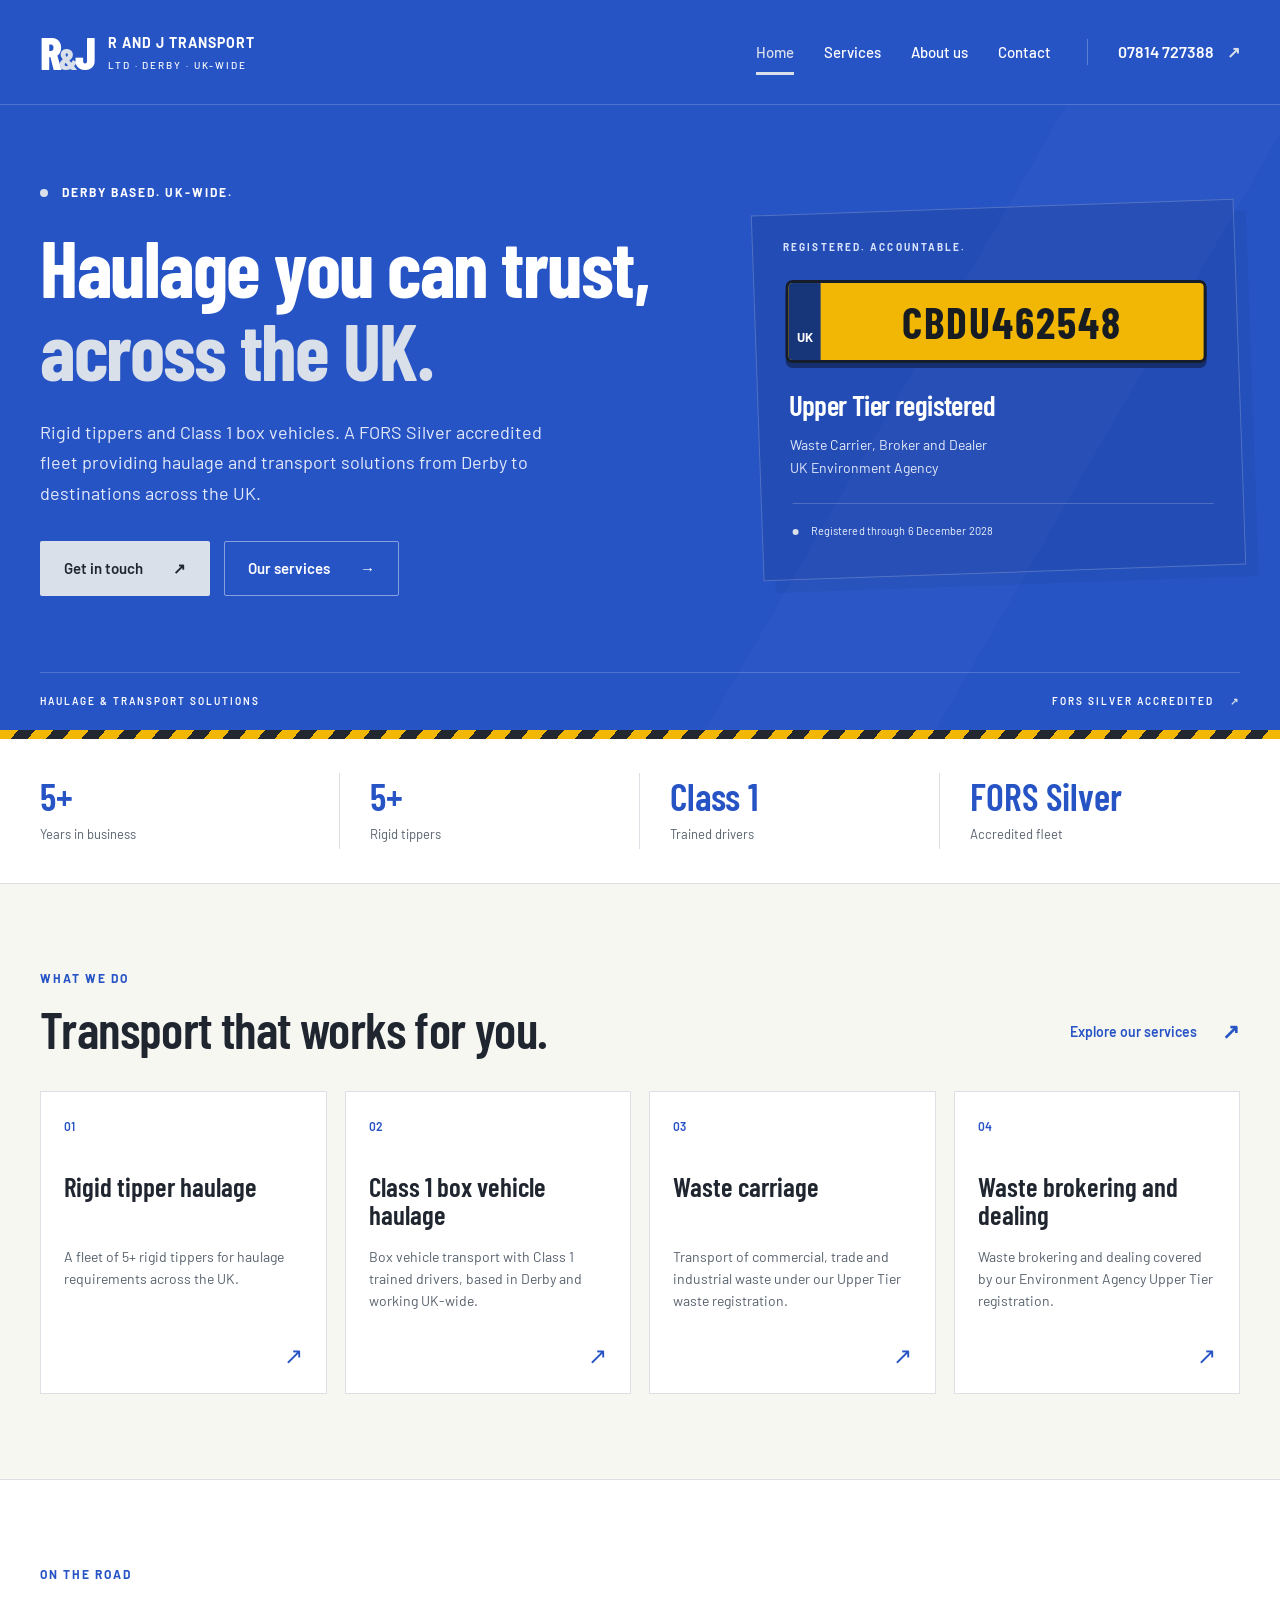
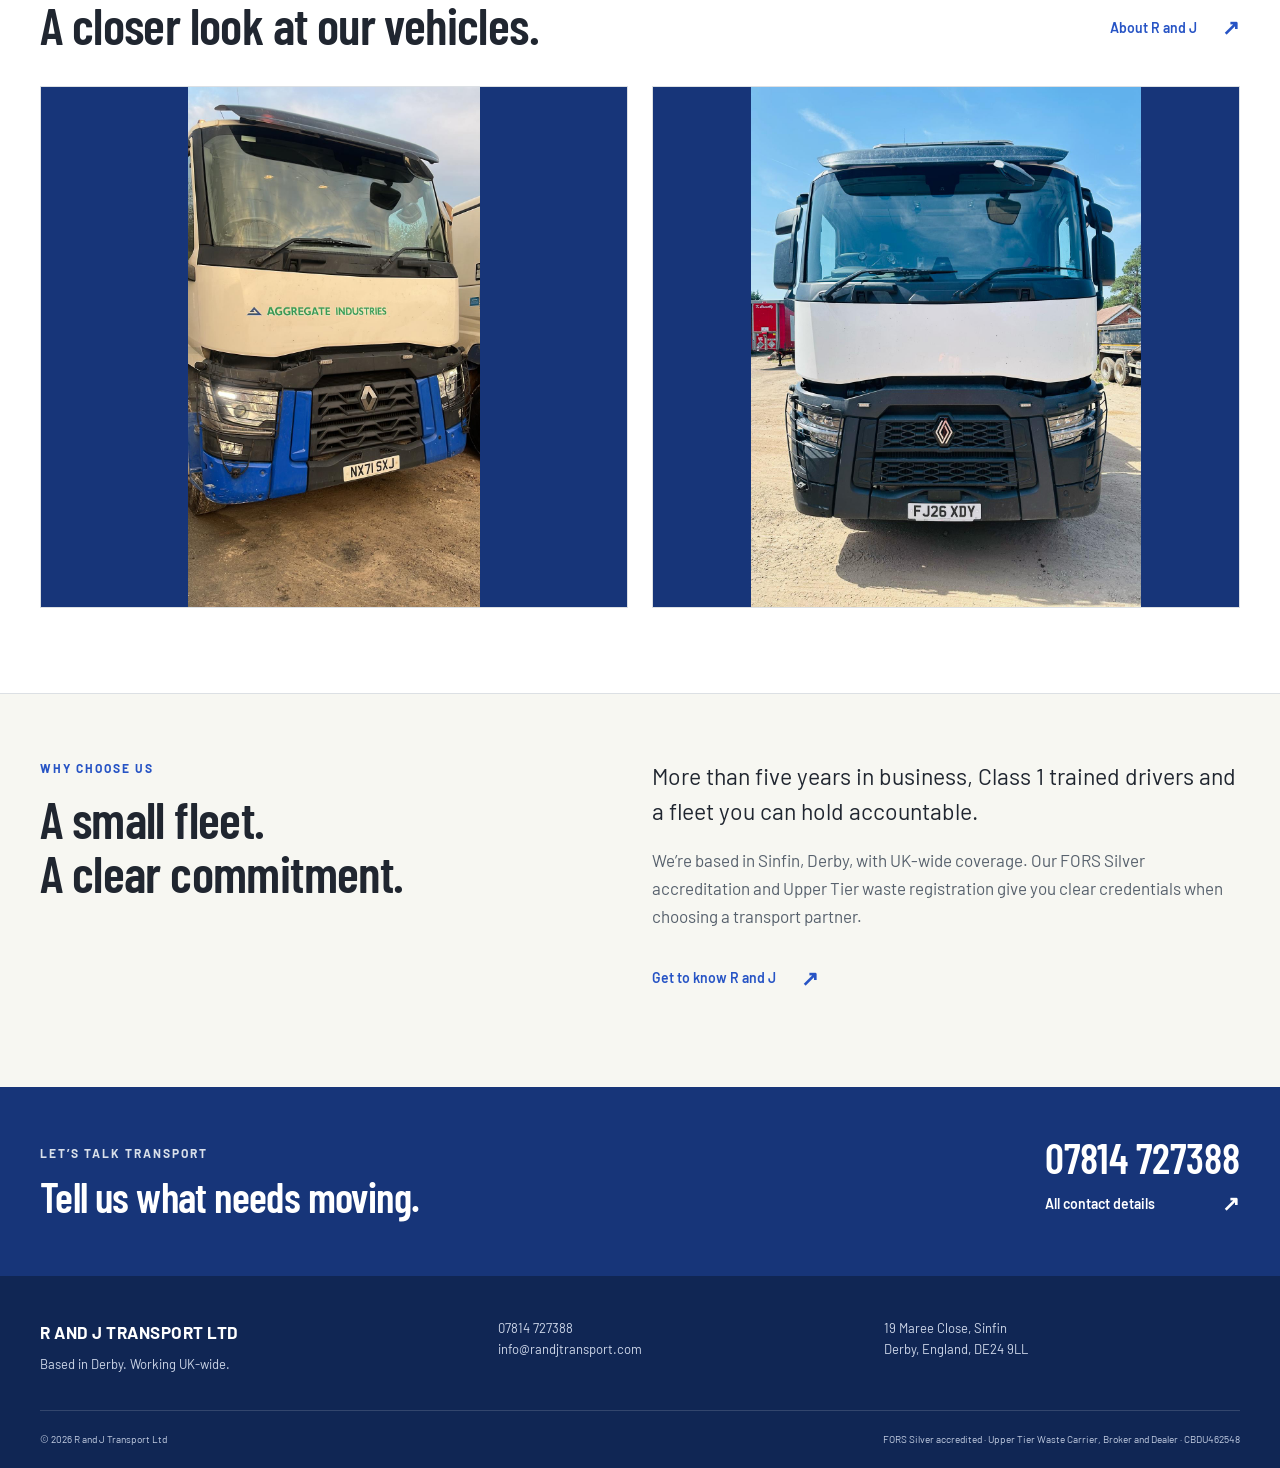
==== commit 90d5496a: "photo chnage" ====
--- a/index.html
+++ b/index.html
@@ -102,7 +102,7 @@
                 </div>
                 <div class="photo-grid">
                     <figure class="vehicle-photo"><img
-                            src="Photos/WhatsApp Image 2026-10-29 at 14.58.38 (4).jpeg"
+                            src="Photos/WhatsApp Image 2026-10-29 at 14.58.38 (1).jpeg"
                             alt="Front view of a blue and white Renault lorry parked in a yard" width="900"
                             height="1600" loading="lazy" decoding="async"></figure>
                     <figure class="vehicle-photo"><img
--- a/css/style.css
+++ b/css/style.css
@@ -15,3 +15,17 @@
 .about-photo img{display:block;width:100%;height:auto}
 @media(max-width:760px){.photo-grid{gap:16px}.vehicle-photo img{height:360px}.about-photo{max-width:360px}}
 @media(max-width:480px){.photo-grid{grid-template-columns:1fr}.vehicle-photo img{height:auto;max-height:540px;object-fit:contain}}
+
+/* Contact enquiry form */
+.enquiry-section{background:var(--surface);border-top:1px solid var(--line)}
+.enquiry-intro{margin-top:20px;max-width:340px}
+.enquiry-form{min-width:0}
+.form-field{margin-bottom:24px}
+.form-field label{display:block;font-weight:600;margin-bottom:8px}
+.form-field input,.form-field textarea{width:100%;font:inherit;color:var(--ink);background:var(--paper);border:1px solid var(--muted);border-radius:2px;padding:12px 14px}
+.form-field textarea{resize:vertical;min-height:170px}
+.form-hint,.form-note{font-size:14px;color:var(--muted);line-height:1.6}
+.form-hint{margin-bottom:10px}
+.form-note{margin-bottom:22px}
+.form-note a{color:var(--link);text-decoration:underline}
+.enquiry-form button{cursor:pointer}
